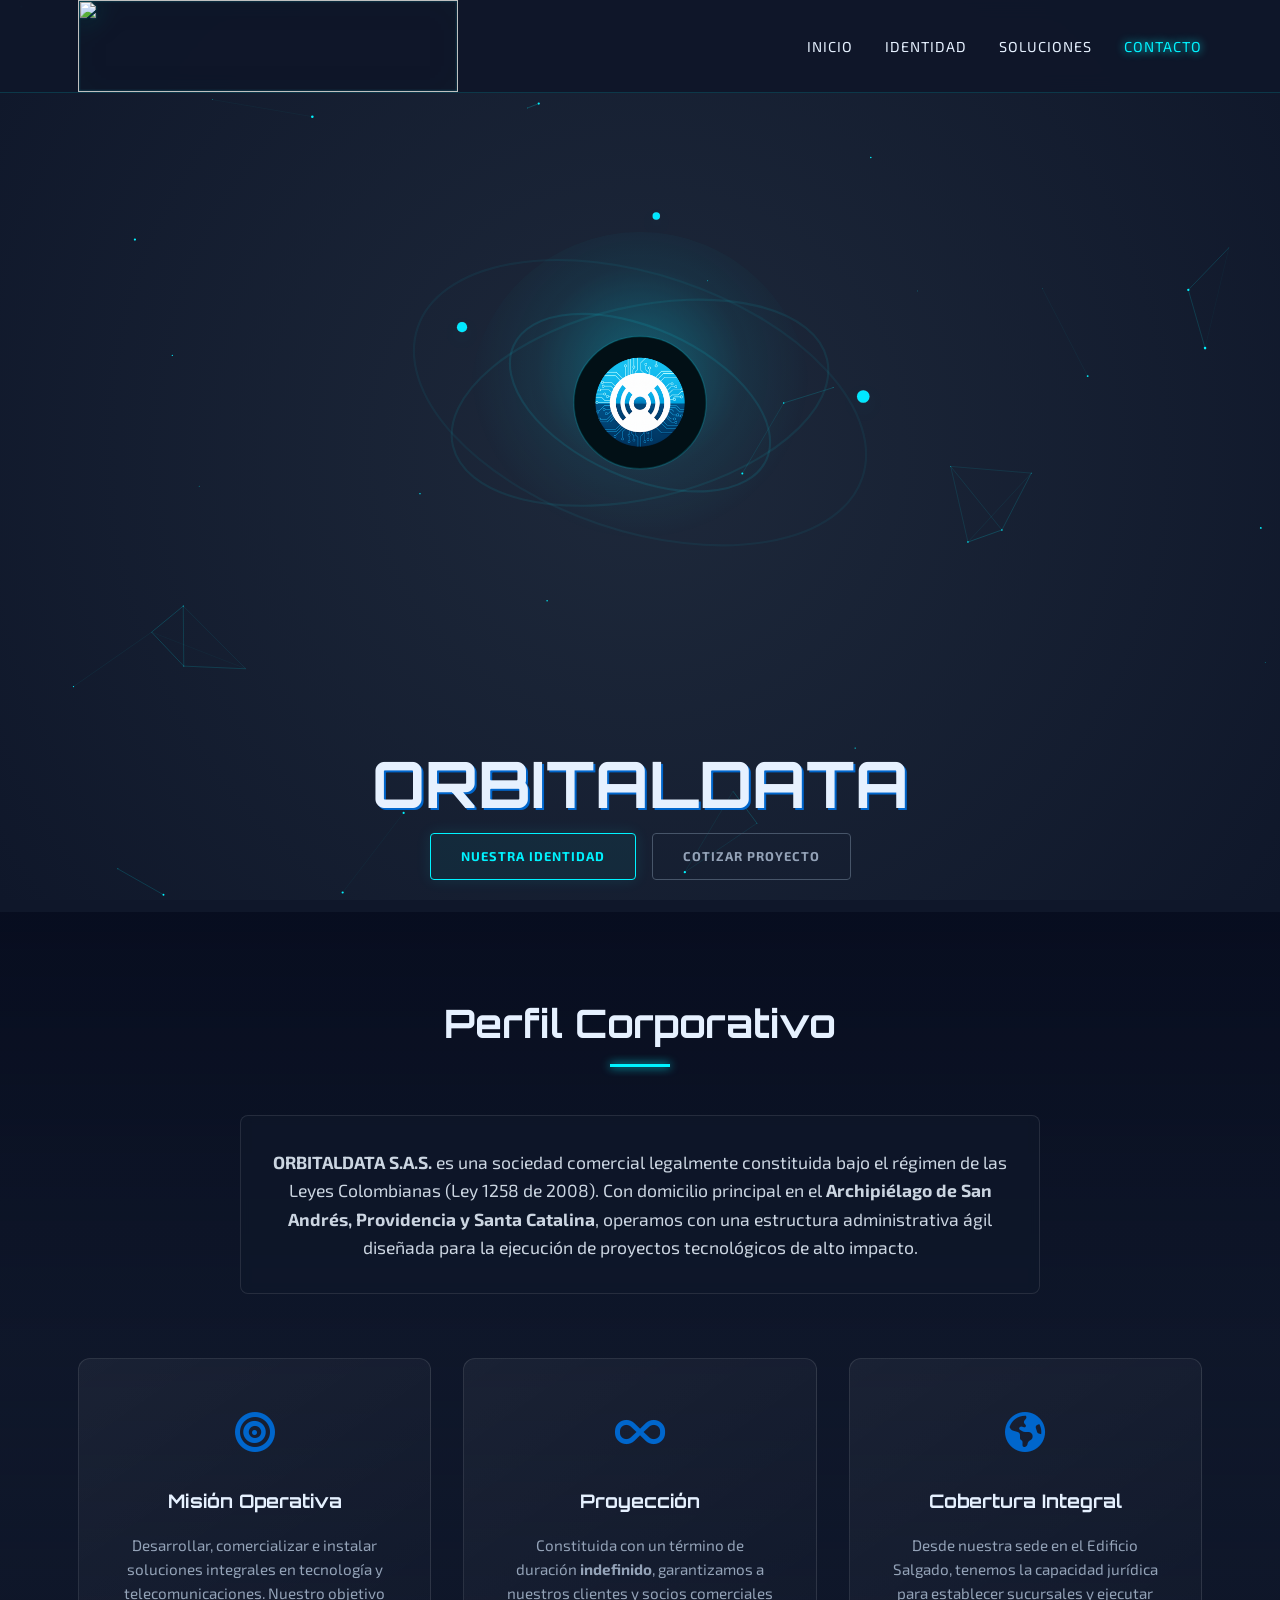
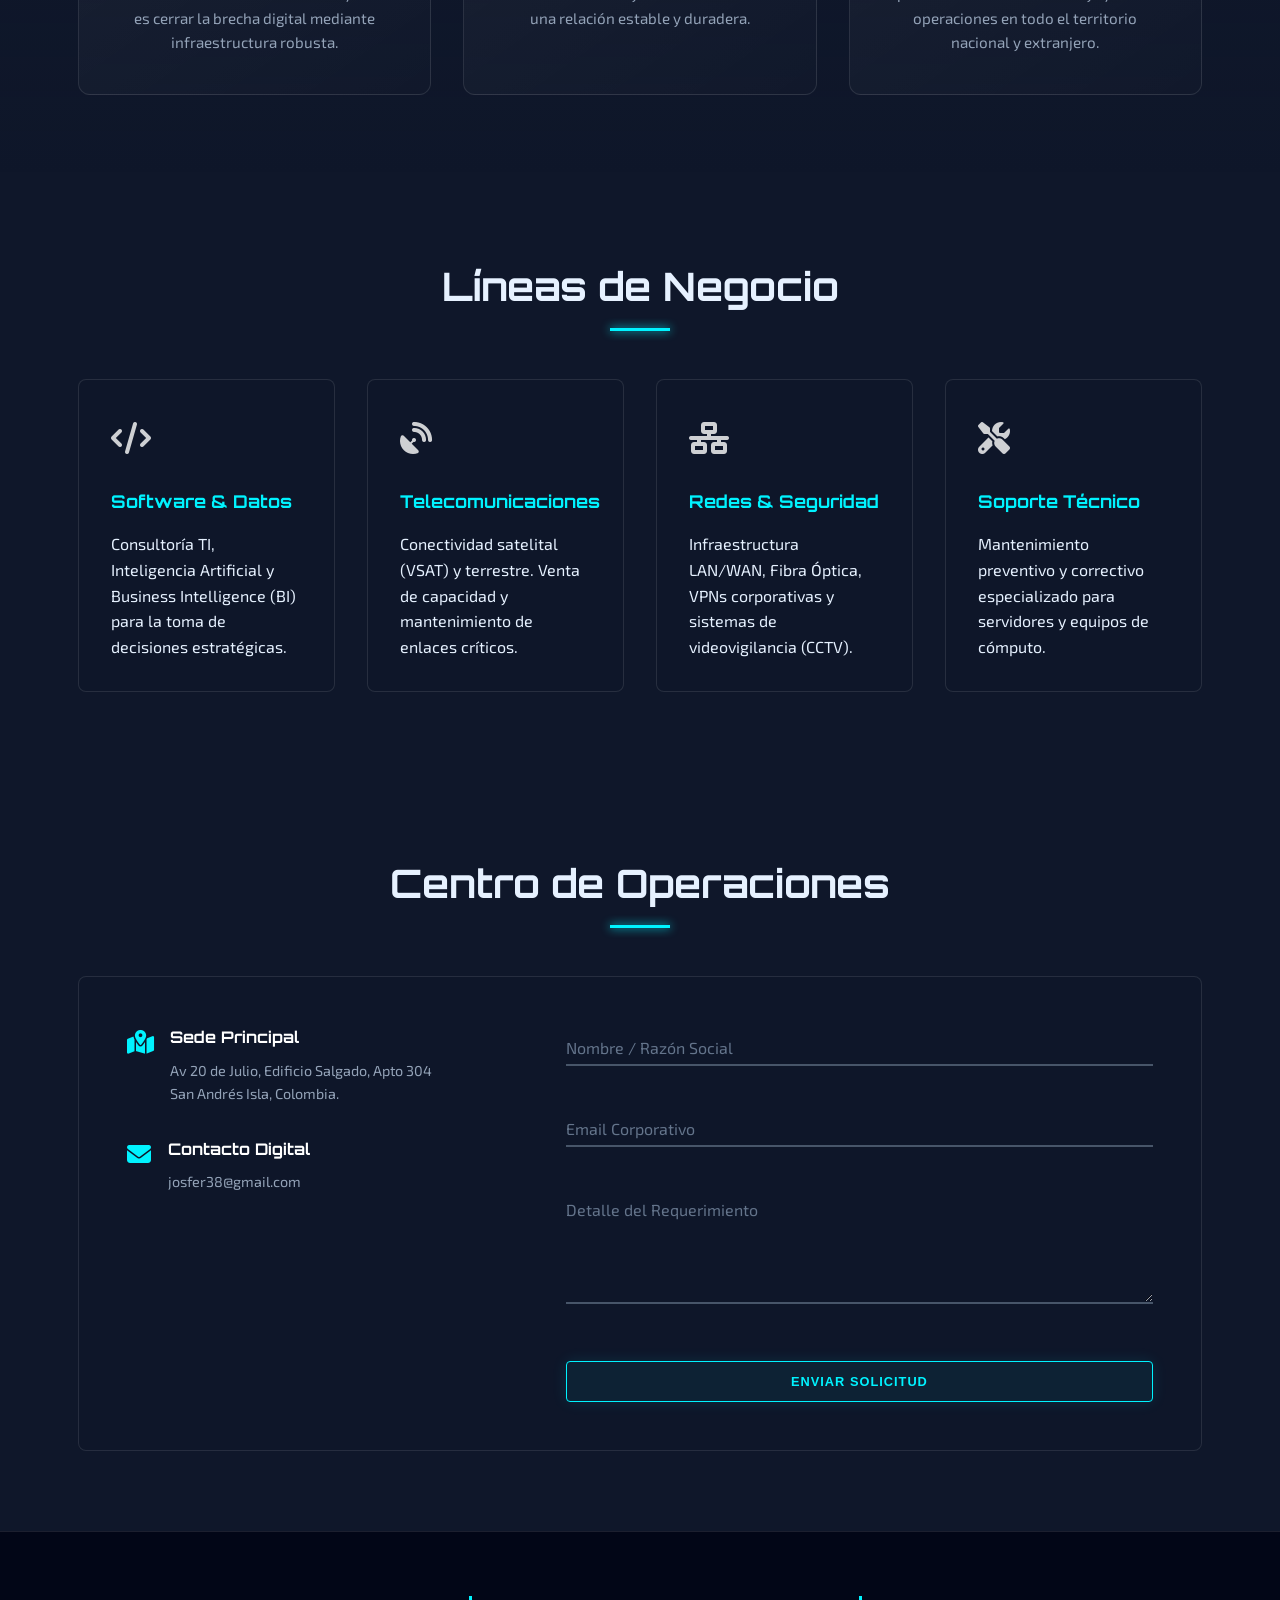
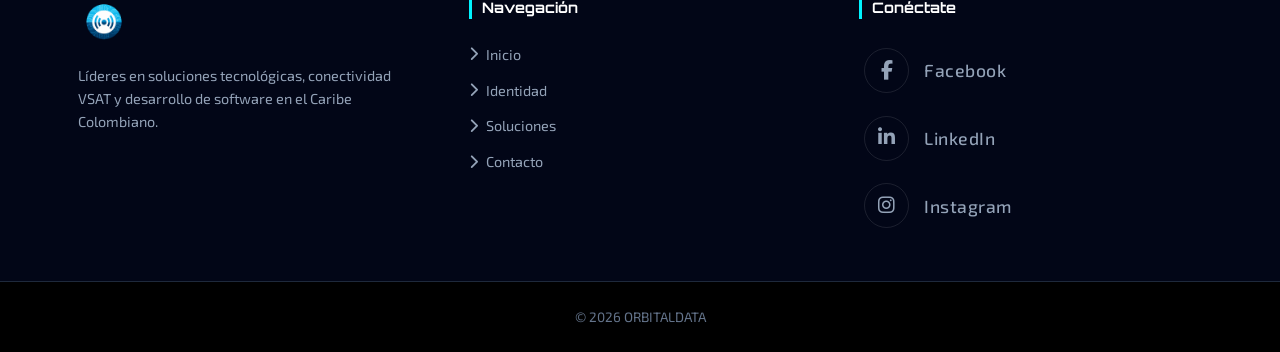
==== index - copia.html @ 201e759a "Add files via upload" ====
<!DOCTYPE html>
<html lang="es">
<head>
    <meta charset="UTF-8">
    <meta name="viewport" content="width=device-width, initial-scale=1.0, viewport-fit=cover">
    <meta name="theme-color" content="#0f172a">
    <meta name="color-scheme" content="dark">
    <title>ORBITALDATA S.A.S. | Soluciones Tecnológicas</title>

    <link rel="icon" href="LOGO%202.png" type="image/png">

    <link href="https://fonts.googleapis.com/css2?family=Exo+2:wght@300;500;700&family=Orbitron:wght@500;700&display=swap" rel="stylesheet">
    <link rel="stylesheet" href="https://cdnjs.cloudflare.com/ajax/libs/font-awesome/6.4.0/css/all.min.css">
    <link rel="stylesheet" href="styles.css">
    <link rel="stylesheet" href="breakpoints.css">
</head>
<body>

    <canvas id="networkCanvas"></canvas>

    <header id="main-header">
        <nav class="container navbar" aria-label="Principal">
            <a href="#inicio" class="logo" aria-label="ORBITALDATA — inicio">
                <img src="LOGO%202.png" alt="" class="logo-img" decoding="async" fetchpriority="high">
            </a>

            <ul id="main-nav" class="nav-links">
                <li><a href="#inicio">Inicio</a></li>
                <li><a href="#nosotros">Identidad</a></li>
                <li><a href="#servicios">Soluciones</a></li>
                <li><a href="#contacto" class="highlight">Contacto</a></li>
            </ul>
            <button type="button" class="hamburger" aria-expanded="false" aria-controls="main-nav" aria-label="Abrir menú">
                <i class="fas fa-bars" aria-hidden="true"></i>
            </button>
        </nav>
    </header>

    <main id="contenido-principal">
    <section id="inicio" class="hero-section">
        <div class="content-wrapper">
            <div class="hero-logo-container" aria-hidden="false">
                <svg id="orbitalLogo" viewBox="0 0 600 600" role="img" aria-label="Logo Orbital con anillos interactivos">
                    <defs>
                        <radialGradient id="g-glow" cx="50%" cy="40%">
                            <stop offset="0%" stop-color="#00E8FF" stop-opacity="0.30"/>
                            <stop offset="60%" stop-color="#00E8FF" stop-opacity="0.06"/>
                            <stop offset="100%" stop-color="#00E8FF" stop-opacity="0.00"/>
                        </radialGradient>
                    </defs>

                    <circle cx="300" cy="280" r="160" fill="url(#g-glow)" />

                    <g class="rings" stroke-linecap="round" stroke-width="2" fill="none" stroke="#00E8FF">
                        <ellipse class="ring ring-1" cx="300" cy="280" rx="220" ry="120" stroke-opacity="0.06"/>
                        <ellipse class="ring ring-2" cx="300" cy="280" rx="180" ry="90" stroke-opacity="0.08"/>
                        <ellipse class="ring ring-3" cx="300" cy="280" rx="130" ry="70" stroke-opacity="0.10"/>
                    </g>

                    <g id="nodes" fill="#00E8FF" stroke="#ffffff" stroke-opacity="0.06">
                        <circle class="node n1" r="6" cx="520" cy="280" />
                        <circle class="node n2" r="5" cx="140" cy="220" />
                        <circle class="node n3" r="4" cx="360" cy="120" />
                    </g>

                    <g class="core">
                        <circle cx="300" cy="280" r="62" fill="#021016" stroke="#00E8FF" stroke-opacity="0.16" stroke-width="1.5"/>
                        <foreignObject x="238" y="218" width="124" height="124">
                            <div xmlns="http://www.w3.org/1999/xhtml" class="core-wrap">
                                <img src="LOGO%201.png" alt="Logo central OrbitalData" width="124" height="124" decoding="async" />
                            </div>
                        </foreignObject>
                    </g>
                </svg>
            </div>
            <h1 class="glitch" data-text="ORBITALDATA">ORBITALDATA</h1>
            <div class="cta-group">
                <a href="#nosotros" class="btn btn-primary">Nuestra Identidad</a>
                <a href="#contacto" class="btn btn-outline">Cotizar Proyecto</a>
            </div>
        </div>
    </section>

    <section id="nosotros" class="section-padding alt-bg">
        <div class="container">
            <h2 class="section-title">Perfil Corporativo</h2>
            
            <div class="identity-intro glass-panel">
                <p>
                    <strong>ORBITALDATA S.A.S.</strong> es una sociedad comercial legalmente constituida bajo el régimen de las Leyes Colombianas (Ley 1258 de 2008). 
                    Con domicilio principal en el <strong>Archipiélago de San Andrés, Providencia y Santa Catalina</strong>, operamos con una estructura 
                    administrativa ágil diseñada para la ejecución de proyectos tecnológicos de alto impacto.
                </p>
            </div>

            <div class="identity-grid">
                <div class="id-card">
                    <div class="id-icon"><i class="fas fa-bullseye"></i></div>
                    <h3>Misión Operativa</h3>
                    <p>Desarrollar, comercializar e instalar soluciones integrales en tecnología y telecomunicaciones. Nuestro objetivo es cerrar la brecha digital mediante infraestructura robusta.</p>
                </div>
                <div class="id-card">
                    <div class="id-icon"><i class="fas fa-infinity"></i></div>
                    <h3>Proyección</h3>
                    <p>Constituida con un término de duración <strong>indefinido</strong>, garantizamos a nuestros clientes y socios comerciales una relación estable y duradera.</p>
                </div>
                <div class="id-card">
                    <div class="id-icon"><i class="fas fa-globe-americas"></i></div>
                    <h3>Cobertura Integral</h3>
                    <p>Desde nuestra sede en el Edificio Salgado, tenemos la capacidad jurídica para establecer sucursales y ejecutar operaciones en todo el territorio nacional y extranjero.</p>
                </div>
            </div>
        </div>
    </section>

    <section id="servicios" class="section-padding">
        <div class="container">
            <h2 class="section-title">Líneas de Negocio</h2>
            <div class="grid-cards">
                <div class="tech-card">
                    <div class="icon-layer"><i class="fas fa-code"></i></div>
                    <h3>Software & Datos</h3>
                    <p>Consultoría TI, Inteligencia Artificial y Business Intelligence (BI) para la toma de decisiones estratégicas.</p>
                </div>
                <div class="tech-card">
                    <div class="icon-layer"><i class="fas fa-satellite-dish"></i></div>
                    <h3>Telecomunicaciones</h3>
                    <p>Conectividad satelital (VSAT) y terrestre. Venta de capacidad y mantenimiento de enlaces críticos.</p>
                </div>
                <div class="tech-card">
                    <div class="icon-layer"><i class="fas fa-network-wired"></i></div>
                    <h3>Redes & Seguridad</h3>
                    <p>Infraestructura LAN/WAN, Fibra Óptica, VPNs corporativas y sistemas de videovigilancia (CCTV).</p>
                </div>
                <div class="tech-card">
                    <div class="icon-layer"><i class="fas fa-tools"></i></div>
                    <h3>Soporte Técnico</h3>
                    <p>Mantenimiento preventivo y correctivo especializado para servidores y equipos de cómputo.</p>
                </div>
            </div>
        </div>
    </section>

    <section id="contacto" class="section-padding">
        <div class="container">
            <h2 class="section-title">Centro de Operaciones</h2>
            <div class="contact-wrapper glass-panel">
                <div class="contact-details">
                    <div class="detail-item">
                        <i class="fas fa-map-marked-alt"></i>
                        <div>
                            <h4>Sede Principal</h4>
                            <p>Av 20 de Julio, Edificio Salgado, Apto 304<br>San Andrés Isla, Colombia.</p>
                        </div>
                    </div>
                    <div class="detail-item">
                        <i class="fas fa-envelope"></i>
                        <div>
                            <h4>Contacto Digital</h4>
                            <p>josfer38@gmail.com</p>
                        </div>
                    </div>
                </div>
                
                <form id="contactForm" class="tech-form" method="post" action="#">
                    <div class="input-group">
                        <input type="text" id="nombre" name="nombre" required placeholder=" " autocomplete="name">
                        <label for="nombre">Nombre / Razón Social</label>
                    </div>
                    <div class="input-group">
                        <input type="email" id="email" name="email" required placeholder=" " autocomplete="email">
                        <label for="email">Email Corporativo</label>
                    </div>
                    <div class="input-group">
                        <textarea id="mensaje" name="mensaje" required placeholder=" " rows="5" autocomplete="off"></textarea>
                        <label for="mensaje">Detalle del Requerimiento</label>
                    </div>
                    <input type="text" name="_gotcha" class="form-honeypot" tabindex="-1" autocomplete="off" aria-hidden="true" title="Leave blank">
                    <button type="submit" class="btn btn-primary">Enviar Solicitud</button>
                    <p id="contactFormFeedback" class="form-feedback" role="status" aria-live="polite" hidden></p>
                </form>
            </div>
        </div>
    </section>
    </main>

    <footer class="main-footer">
        <div class="container footer-grid">
            <div class="footer-col">
                <div class="footer-logo">
                    <img src="LOGO%201.png" alt="ORBITALDATA" class="footer-logo-img">
                </div>
                <p class="footer-desc">
                    Líderes en soluciones tecnológicas, conectividad VSAT y desarrollo de software en el Caribe Colombiano.
                </p>
            </div>

            <div class="footer-col">
                <h4>Navegación</h4>
                <ul class="footer-links">
                    <li><a href="#inicio"><i class="fas fa-chevron-right"></i> Inicio</a></li>
                    <li><a href="#nosotros"><i class="fas fa-chevron-right"></i> Identidad</a></li>
                    <li><a href="#servicios"><i class="fas fa-chevron-right"></i> Soluciones</a></li>
                    <li><a href="#contacto"><i class="fas fa-chevron-right"></i> Contacto</a></li>
                </ul>
            </div>

            <div class="footer-col">
                <h4>Conéctate</h4>
                <div class="social-links-vertical">
                    <a href="https://facebook.com" target="_blank" rel="noopener noreferrer" class="social-item fb">
                        <span class="icon-box"><i class="fab fa-facebook-f"></i></span>
                        <span class="social-text">Facebook</span>
                    </a>
                    <a href="https://linkedin.com" target="_blank" rel="noopener noreferrer" class="social-item in">
                        <span class="icon-box"><i class="fab fa-linkedin-in"></i></span>
                        <span class="social-text">LinkedIn</span>
                    </a>
                    <a href="https://instagram.com" target="_blank" rel="noopener noreferrer" class="social-item ig">
                        <span class="icon-box"><i class="fab fa-instagram"></i></span>
                        <span class="social-text">Instagram</span>
                    </a>
                </div>
            </div>
        </div>

        <div class="footer-bottom">
            <p>&copy; 2026 ORBITALDATA</p>
        </div>
    </footer>

    <script src="network-effect.js"></script>
    <script src="logo-interaction.js"></script>
    <script src="interface.js"></script>
    <script src="form.js"></script>
</body>
</html>
---- styles.css ----
:root {
    --bg-deep: #0f172a;
    --primary-cyan: #00f3ff;
    --secondary-blue: #0066cc;
    --text-white: #e6f1ff;
    --glass: rgba(15, 23, 42, 0.7);
    --glass-strong: rgba(15, 23, 42, 0.95);
    --border-light: rgba(255, 255, 255, 0.1);
    --font-main: 'Exo 2', sans-serif;
    --font-tech: 'Orbitron', sans-serif;
    --container-max: 1200px;
    --gutter: clamp(16px, 4vw, 28px);
    --header-h: 80px;
}

html {
    scroll-behavior: smooth;
    scroll-padding-top: calc(var(--header-h) + 12px);
}

@media (min-width: 769px) {
    html {
        scroll-padding-top: calc(var(--header-h) + 8px);
    }
}

* { margin: 0; padding: 0; box-sizing: border-box; }

body {
    background-color: var(--bg-deep);
    color: var(--text-white);
    font-family: var(--font-main);
    overflow-x: hidden;
    line-height: 1.6;
    font-size: 16px;
}

body.nav-lock {
    overflow: hidden;
    touch-action: none;
}

#networkCanvas {
    position: fixed; top: 0; left: 0; width: 100%; height: 100%;
    z-index: -1; 
    background: radial-gradient(circle at center, #1e293b 0%, #0f172a 100%);
}

/* --- HEADER --- */
header {
    position: fixed; width: 100%; top: 0; z-index: 1000;
    background: var(--glass-strong);
    backdrop-filter: blur(10px);
    border-bottom: 1px solid rgba(0, 243, 255, 0.15);
}

.navbar {
    position: relative;
    z-index: 2;
    display: flex;
    justify-content: space-between;
    align-items: center;
    gap: 0.75rem;
    padding: 0.75rem max(var(--gutter), env(safe-area-inset-right)) 0.75rem max(var(--gutter), env(safe-area-inset-left));
    max-width: var(--container-max);
    margin: 0 auto;
}

/* Logo header: solo texto (recorte del icono izquierdo), sin fondo, grande.
   Ancho moderado + altura alta fuerza object-fit:cover a recortar a lo ancho. */
a.logo {
    text-decoration: none;
    color: inherit;
}

.logo {
    display: flex;
    align-items: center;
    flex-shrink: 0;
    height: clamp(64px, 13vw, 92px);
    width: min(380px, 44vw);
    max-height: 92px;
    overflow: hidden;
    margin-right: 0.35rem;
}
.logo-img {
    width: 100%;
    height: 100%;
    display: block;
    object-fit: cover;
    object-position: right center;
    filter: drop-shadow(0 2px 12px rgba(0, 0, 0, 0.7)) drop-shadow(0 0 1px rgba(0, 243, 255, 0.4));
}

.nav-links {
    display: flex;
    list-style: none;
    gap: clamp(1rem, 2.5vw, 2rem);
    margin: 0;
    padding: 0;
    align-items: center;
}
.nav-links a {
    text-decoration: none; color: var(--text-white); font-size: 0.9rem; text-transform: uppercase; letter-spacing: 1px; transition: 0.3s;
}
.nav-links a:hover, .nav-links a.highlight { color: var(--primary-cyan); text-shadow: 0 0 8px var(--primary-cyan); }
button.hamburger {
    display: none;
    margin: 0;
    font: inherit;
    font-size: 1.35rem;
    line-height: 1;
    cursor: pointer;
    color: var(--primary-cyan);
    flex-shrink: 0;
    align-items: center;
    justify-content: center;
    width: 44px;
    height: 44px;
    border: 1px solid rgba(0, 243, 255, 0.28);
    border-radius: 10px;
    background: rgba(15, 23, 42, 0.6);
    transition: background 0.2s, border-color 0.2s;
    -webkit-appearance: none;
    appearance: none;
}

button.hamburger:hover {
    background: rgba(0, 243, 255, 0.08);
    border-color: rgba(0, 243, 255, 0.45);
}

/* --- HERO --- */
.hero-section {
    min-height: 100vh;
    min-height: 100dvh;
    display: flex;
    align-items: center;
    justify-content: center;
    text-align: center;
    padding: calc(var(--header-h) + 1.25rem) max(var(--gutter), env(safe-area-inset-right)) 2rem max(var(--gutter), env(safe-area-inset-left));
    box-sizing: border-box;
}

.content-wrapper {
    max-width: 900px;
    width: 100%;
    margin: 0 auto;
    display: flex;
    flex-direction: column;
    align-items: center;
}

/* ICONO FLOTANTE (FAVICON GRANDE) */
.hero-logo-container {
    margin-bottom: 0.12rem;
    display: flex;
    justify-content: center;
    width: min(640px, 100%);
    margin-left: auto;
    margin-right: auto;
}

.hero-icon {
    /* CAMBIO: Tamaño fluido (Min 130px - Max 220px) */
    width: clamp(130px, 20vw, 220px); 
    height: clamp(130px, 20vw, 220px);
    
    border-radius: 50%;
    
    /* CAMBIO: Más brillo y borde más grueso */
    box-shadow: 0 0 50px rgba(0, 243, 255, 0.4); 
    border: 4px solid var(--primary-cyan);
    
    object-fit: cover; /* Asegura que la imagen no se estire */
    background: #000; /* Fondo negro por si la imagen tiene transparencia */
}

.core-wrap {
    display: flex;
    align-items: center;
    justify-content: center;
    height: 100%;
    width: 100%;
    overflow: hidden;
    border-radius: 50%;
}

.core-wrap img {
    width: 100%;
    height: 100%;
    max-width: none;
    object-fit: cover;
    display: block;
}

#orbitalLogo {
    width: 100%;
    max-width: 640px;
    height: auto;
    display: block;
}

.rings .ring {
    transform-origin: 300px 280px;
    transition: transform 1s linear;
}

.node {
    filter: drop-shadow(0 6px 8px rgba(0, 232, 255, 0.06));
}

.floating { animation: float 4s ease-in-out infinite; }
@keyframes float {
    0% { transform: translateY(0px); }
    50% { transform: translateY(-20px); } /* Flota un poco más alto */
    100% { transform: translateY(0px); }
}

.glitch {
    font-family: var(--font-tech); 
    font-size: clamp(2rem, 5vw, 4rem); 
    margin-bottom: 0.2rem; 
    text-shadow: 2px 2px var(--secondary-blue);
    line-height: 1.2;
}

.cta-group { display: flex; justify-content: center; gap: 1rem; flex-wrap: wrap; margin-top: 0.45rem; }

.btn {
    padding: 12px 30px; border-radius: 4px; text-decoration: none; font-weight: bold; text-transform: uppercase; font-size: 0.8rem; letter-spacing: 1px; transition: 0.3s; display: inline-block; cursor: pointer; border: none; white-space: nowrap;
}
.btn-primary {
    background: rgba(0, 243, 255, 0.05); border: 1px solid var(--primary-cyan); color: var(--primary-cyan); box-shadow: 0 0 15px rgba(0, 243, 255, 0.1);
}
.btn-primary:hover {
    background: var(--primary-cyan); color: var(--bg-deep); box-shadow: 0 0 30px rgba(0, 243, 255, 0.6);
}
.btn-outline { border: 1px solid #475569; color: #94a3b8; background: transparent; }
.btn-outline:hover { border-color: var(--text-white); color: var(--text-white); }

/* --- SECCIONES --- */
.section-padding {
    padding: clamp(3rem, 8vw, 5rem) 0;
}

.container {
    max-width: var(--container-max);
    margin: 0 auto;
    padding: 0 var(--gutter);
    width: 100%;
}

.alt-bg {
    background: linear-gradient(180deg, rgba(2, 6, 23, 0.55) 0%, rgba(15, 23, 42, 0.25) 50%, rgba(15, 23, 42, 0) 100%);
}
.section-title {
    font-family: var(--font-tech);
    text-align: center;
    margin: 0 auto 3rem;
    font-size: clamp(1.65rem, 3.8vw, 2.45rem);
    color: var(--text-white);
    position: relative;
    display: block;
    width: 100%;
    padding: 0 var(--gutter);
    box-sizing: border-box;
}
.section-title::after {
    content: ''; display: block; width: 60px; height: 3px; background: var(--primary-cyan); margin: 10px auto 0; box-shadow: 0 0 10px var(--primary-cyan);
}

/* Identidad */
.identity-intro {
    text-align: center;
    max-width: 800px;
    margin: 0 auto clamp(2.5rem, 6vw, 4rem);
    padding: clamp(1.25rem, 4vw, 2rem);
    border-left: 3px solid var(--primary-cyan);
}
.identity-intro p { font-size: 1.1rem; color: #cbd5e1; }
.glass-panel {
    background: var(--glass); backdrop-filter: blur(5px); border: 1px solid var(--border-light); border-radius: 8px;
}
.identity-grid { display: grid; grid-template-columns: repeat(auto-fit, minmax(280px, 1fr)); gap: 2rem; }
.id-card {
    background: linear-gradient(145deg, rgba(255,255,255,0.05) 0%, rgba(255,255,255,0.01) 100%);
    border: 1px solid var(--border-light); padding: 2.5rem; border-radius: 12px; transition: 0.4s ease; text-align: center; height: 100%;
}
.id-card:hover { transform: translateY(-5px); border-color: var(--secondary-blue); box-shadow: 0 10px 30px rgba(0, 0, 0, 0.2); }
.id-icon { font-size: 2.5rem; color: var(--secondary-blue); margin-bottom: 1.5rem; transition: 0.3s; }
.id-card:hover .id-icon { color: var(--primary-cyan); transform: scale(1.1); text-shadow: 0 0 15px var(--primary-cyan); }
.id-card h3 { margin-bottom: 1rem; font-family: var(--font-tech); color: var(--text-white); }
.id-card p { font-size: 0.95rem; color: #94a3b8; }

/* Servicios */
.grid-cards { display: grid; grid-template-columns: repeat(auto-fit, minmax(250px, 1fr)); gap: 2rem; }
.tech-card {
    background: var(--glass); padding: 2rem; border: 1px solid var(--border-light); transition: 0.3s; position: relative; overflow: hidden; border-radius: 8px; height: 100%;
}
.tech-card:hover { border-color: var(--primary-cyan); box-shadow: 0 0 20px rgba(0,243,255,0.15); }
.tech-card h3 { color: var(--primary-cyan); margin-bottom: 1rem; font-family: var(--font-tech); font-size: 1.1rem; }
.icon-layer { font-size: 2rem; color: #fff; margin-bottom: 1.5rem; opacity: 0.8; }

/* Contacto */
.contact-wrapper { display: flex; flex-wrap: wrap; gap: 3rem; padding: 3rem; margin-top: 1rem; }
.contact-details { flex: 1; min-width: 280px; }
.detail-item { display: flex; gap: 1rem; margin-bottom: 2rem; align-items: flex-start; }
.detail-item i { font-size: 1.5rem; color: var(--primary-cyan); margin-top: 5px; min-width: 25px;} 
.detail-item h4 { font-family: var(--font-tech); margin-bottom: 0.5rem; color: #fff; }
.detail-item p { color: #94a3b8; font-size: 0.9rem; word-break: break-word; }

.tech-form {
    flex: 1.5;
    min-width: 300px;
    position: relative;
}

.input-group { position: relative; margin-bottom: 2.5rem; }
.input-group input, .input-group textarea {
    width: 100%; background: transparent; border: none; border-bottom: 2px solid #475569; padding: 10px 0; color: white; font-family: var(--font-main); font-size: 1rem; outline: none; transition: 0.3s;
}
.input-group label { position: absolute; top: 10px; left: 0; color: #64748b; pointer-events: none; transition: 0.3s; }
.input-group input:focus, .input-group textarea:focus { border-bottom-color: var(--primary-cyan); }
.input-group input:focus ~ label, .input-group input:not(:placeholder-shown) ~ label,
.input-group textarea:focus ~ label, .input-group textarea:not(:placeholder-shown) ~ label {
    top: -20px; font-size: 0.8rem; color: var(--primary-cyan);
}
button.btn-primary { width: 100%; margin: 10px 0 0; }

.form-honeypot {
    position: absolute;
    left: -9999px;
    width: 1px;
    height: 1px;
    opacity: 0;
    overflow: hidden;
    pointer-events: none;
}

.form-feedback {
    margin-top: 1rem;
    min-height: 1.35em;
    font-size: 0.9rem;
    line-height: 1.45;
    color: var(--primary-cyan);
}

.form-feedback.is-error {
    color: #fca5a5;
}

/* --- FOOTER --- */
.main-footer { background: #020617; border-top: 1px solid var(--border-light); padding-top: 4rem; font-size: 0.9rem; }
.footer-grid { display: grid; grid-template-columns: repeat(auto-fit, minmax(220px, 1fr)); gap: 3rem; margin-bottom: 3rem; }

.footer-logo {
    margin-bottom: 1rem;
    display: flex;
    align-items: center;
    justify-content: flex-start;
}

.footer-logo-img {
    height: clamp(40px, 8vw, 52px);
    width: auto;
    max-width: min(180px, 100%);
    object-fit: contain;
    object-position: left center;
    display: block;
    border-radius: 6px;
}
.footer-desc { color: #94a3b8; line-height: 1.6; }

.footer-col h4 { color: #fff; margin-bottom: 1.5rem; font-family: var(--font-tech); border-left: 3px solid var(--primary-cyan); padding-left: 10px; }
.footer-links { list-style: none; }
.footer-links li { margin-bottom: 0.8rem; }
.footer-links a { color: #94a3b8; text-decoration: none; transition: 0.3s; display: flex; align-items: center; gap: 8px; }
.footer-links a:hover { color: var(--primary-cyan); padding-left: 5px; }

/* Redes Sociales */
.social-links-vertical { display: flex; flex-direction: column; gap: 0.8rem; }
.social-item { display: flex; align-items: center; text-decoration: none; color: #94a3b8; font-size: 1.1rem; transition: 0.3s; padding: 5px; border-radius: 8px; }
.social-item:hover { background: rgba(255, 255, 255, 0.05); color: #fff; padding-left: 15px; }

.icon-box { width: 45px; height: 45px; display: flex; align-items: center; justify-content: center; border-radius: 50%; border: 1px solid var(--border-light); margin-right: 15px; font-size: 1.2rem; transition: 0.3s; flex-shrink: 0; }
.social-item.fb:hover .icon-box { border-color: #1877f2; color: #1877f2; box-shadow: 0 0 10px rgba(24, 119, 242, 0.4); }
.social-item.in:hover .icon-box { border-color: #0077b5; color: #0077b5; box-shadow: 0 0 10px rgba(0, 119, 181, 0.4); }
.social-item.ig:hover .icon-box { border-color: #e1306c; color: #e1306c; box-shadow: 0 0 10px rgba(225, 48, 108, 0.4); }

.social-text { font-weight: 500; letter-spacing: 0.5px; }
.footer-bottom {
    background: #000;
    text-align: center;
    padding: 1.5rem max(20px, env(safe-area-inset-right)) max(1.5rem, env(safe-area-inset-bottom)) max(20px, env(safe-area-inset-left));
    border-top: 1px solid #1e293b;
    color: #64748b;
    font-size: 0.85rem;
}
---- breakpoints.css ----
/**
 * ORBITALDATA — vista móvil, tablet y escritorio amplio.
 * Cargar después de styles.css
 */

/* ---------- Tablet estrecha / móvil ancho (nav compacta) ---------- */
@media (max-width: 900px) {
    .nav-links a {
        font-size: 0.82rem;
        letter-spacing: 0.06em;
    }
}

/* ---------- Móvil ---------- */
@media (max-width: 768px) {
    :root {
        --header-h: 72px;
    }

    .logo {
        width: min(200px, 46vw);
        height: clamp(48px, 11vw, 68px);
    }

    button.hamburger {
        display: flex;
    }

    .nav-links {
        display: none;
        position: absolute;
        left: 0;
        right: 0;
        top: 100%;
        flex-direction: column;
        align-items: stretch;
        gap: 0;
        padding: 0.5rem var(--gutter) 1rem;
        margin: 0;
        background: rgba(15, 23, 42, 0.98);
        backdrop-filter: blur(14px);
        -webkit-backdrop-filter: blur(14px);
        border-bottom: 1px solid rgba(0, 243, 255, 0.22);
        box-shadow: 0 18px 40px rgba(0, 0, 0, 0.4);
    }

    .navbar.navbar--open .nav-links {
        display: flex;
    }

    .nav-links li {
        width: 100%;
        border-bottom: 1px solid rgba(255, 255, 255, 0.06);
    }

    .nav-links li:last-child {
        border-bottom: none;
    }

    .nav-links a {
        display: block;
        padding: 0.9rem 0.25rem;
        text-align: center;
    }

    .hero-section {
        padding-top: calc(var(--header-h) + 0.75rem);
    }

    .hero-logo-container {
        width: min(100%, 92vw);
        margin-bottom: 0.35rem;
    }

    #orbitalLogo {
        max-width: min(520px, 92vw);
    }

    .glitch {
        font-size: clamp(1.65rem, 8.5vw, 2.4rem);
        padding: 0 0.25rem;
    }

    .cta-group {
        flex-direction: column;
        align-items: stretch;
        width: 100%;
        max-width: 320px;
        margin-left: auto;
        margin-right: auto;
        gap: 0.75rem;
    }

    .btn {
        white-space: normal;
        text-align: center;
        width: 100%;
        padding: 14px 20px;
    }

    .identity-intro {
        border-left: none;
        border-top: 3px solid var(--primary-cyan);
        text-align: left;
    }

    .identity-intro p {
        font-size: 1rem;
    }

    .identity-grid {
        grid-template-columns: 1fr;
        gap: 1.25rem;
    }

    .grid-cards {
        grid-template-columns: 1fr;
        gap: 1.25rem;
    }

    .contact-wrapper {
        flex-direction: column;
        padding: clamp(1.25rem, 4vw, 1.75rem);
        gap: 2rem;
    }

    .contact-details,
    .tech-form {
        min-width: 0;
        width: 100%;
    }

    .detail-item {
        align-items: flex-start;
    }

    .footer-grid {
        text-align: center;
        gap: 2.25rem;
    }

    .footer-logo {
        justify-content: center;
    }

    .footer-logo-img {
        margin: 0 auto;
        object-position: center;
    }

    .footer-col h4 {
        border-left: none;
        border-bottom: 2px solid var(--primary-cyan);
        display: inline-block;
        padding-left: 0;
        padding-bottom: 0.35rem;
        margin-left: auto;
        margin-right: auto;
    }

    .footer-links a {
        justify-content: center;
    }

    .social-links-vertical {
        align-items: center;
    }

    .social-item {
        width: 100%;
        max-width: 280px;
        justify-content: center;
        font-size: 0.95rem;
    }

    .icon-box {
        width: 36px;
        height: 36px;
        font-size: 1rem;
        margin-right: 12px;
    }
}

/* ---------- Escritorio: menú siempre visible ---------- */
@media (min-width: 769px) {
    .nav-links {
        display: flex !important;
        position: static;
        flex-direction: row;
        background: transparent;
        backdrop-filter: none;
        -webkit-backdrop-filter: none;
        border: none;
        box-shadow: none;
        padding: 0;
        width: auto;
    }

    button.hamburger {
        display: none !important;
    }
}

/* ---------- Tablet (769px – 1024px) ---------- */
@media (min-width: 769px) and (max-width: 1024px) {
    .navbar {
        padding: 0.85rem var(--gutter);
    }

    .hero-section {
        padding-top: calc(var(--header-h) + 1rem);
    }

    .section-padding {
        padding: 4rem 0;
    }

    .contact-wrapper {
        gap: 2rem;
        padding: 2.25rem;
    }

    .identity-grid {
        grid-template-columns: repeat(2, 1fr);
    }

    .grid-cards {
        grid-template-columns: repeat(2, 1fr);
    }
}

/* ---------- Pantallas muy pequeñas ---------- */
@media (max-width: 380px) {
    .logo {
        width: min(160px, 42vw);
        height: clamp(44px, 10vw, 56px);
    }
}

/* ---------- Escritorio amplio ---------- */
@media (min-width: 1280px) {
    :root {
        --header-h: 84px;
    }

    .container {
        padding: 0 clamp(28px, 3vw, 40px);
    }
}
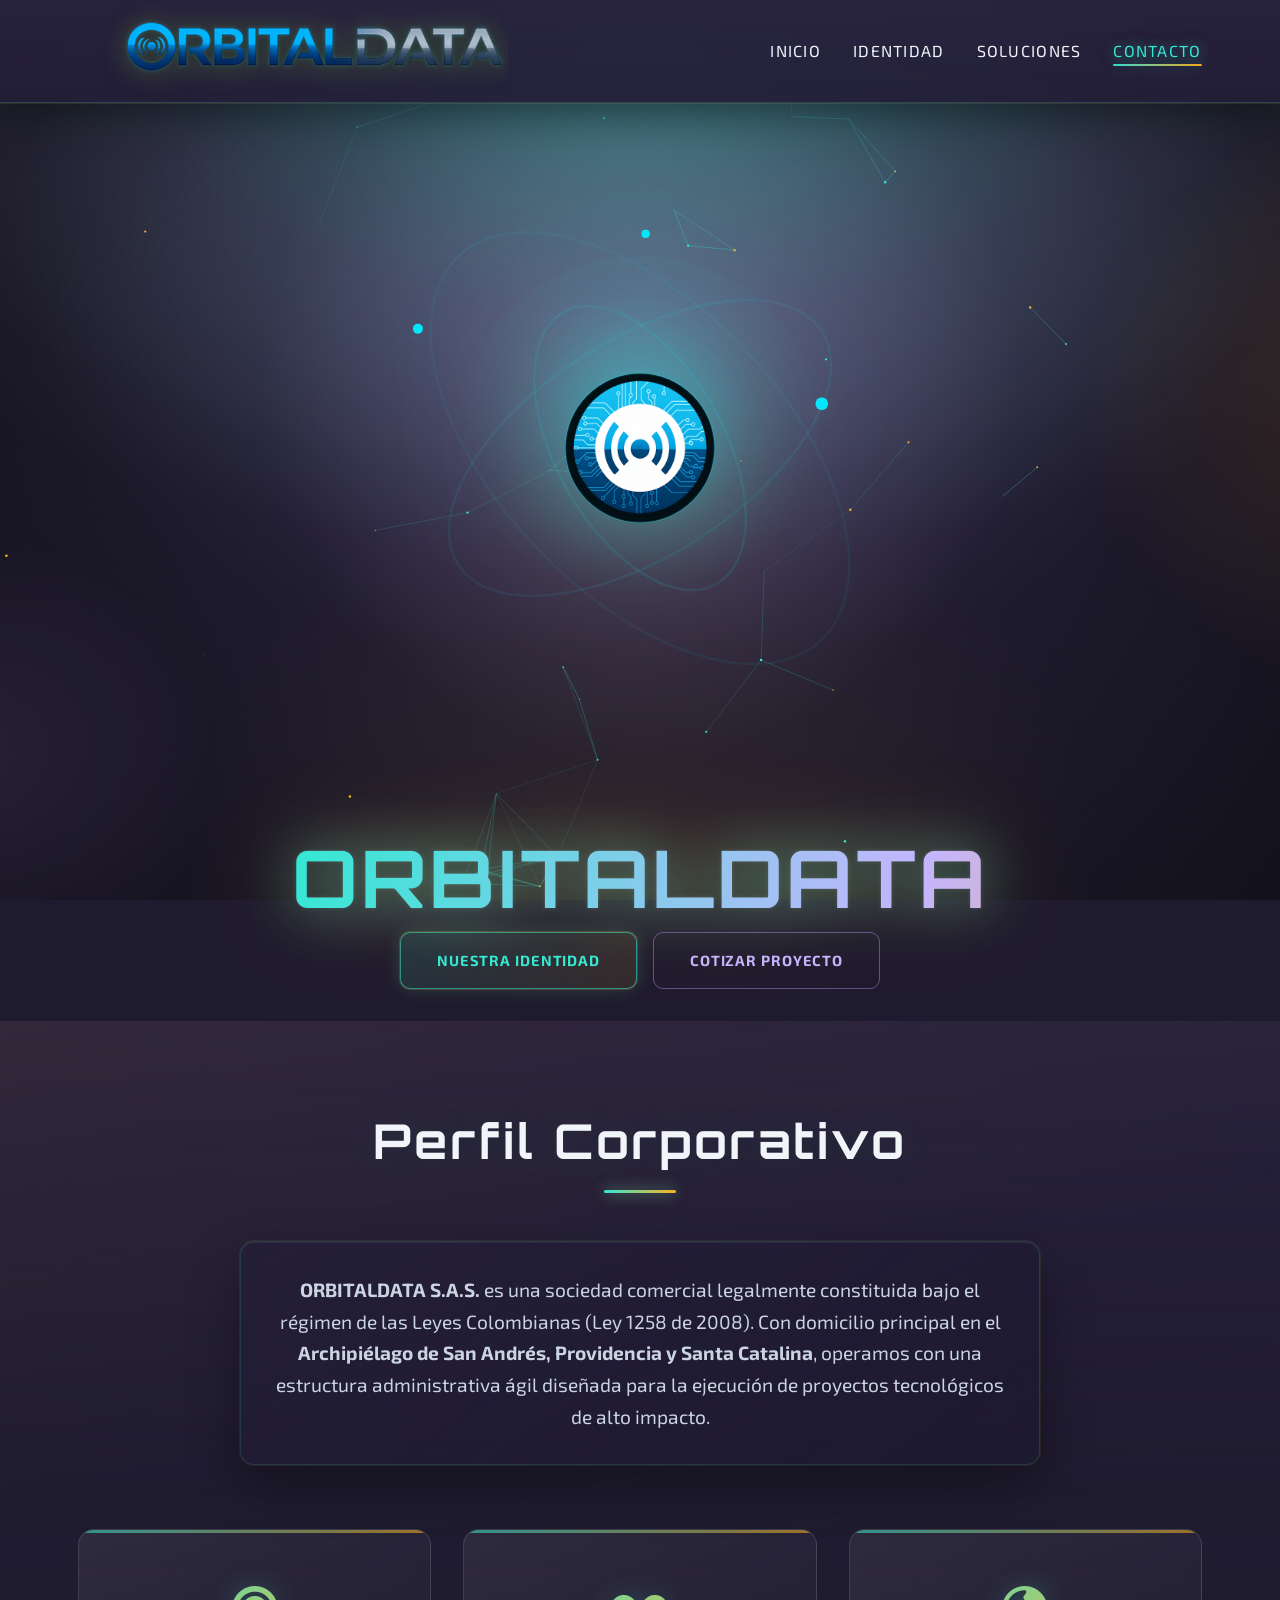
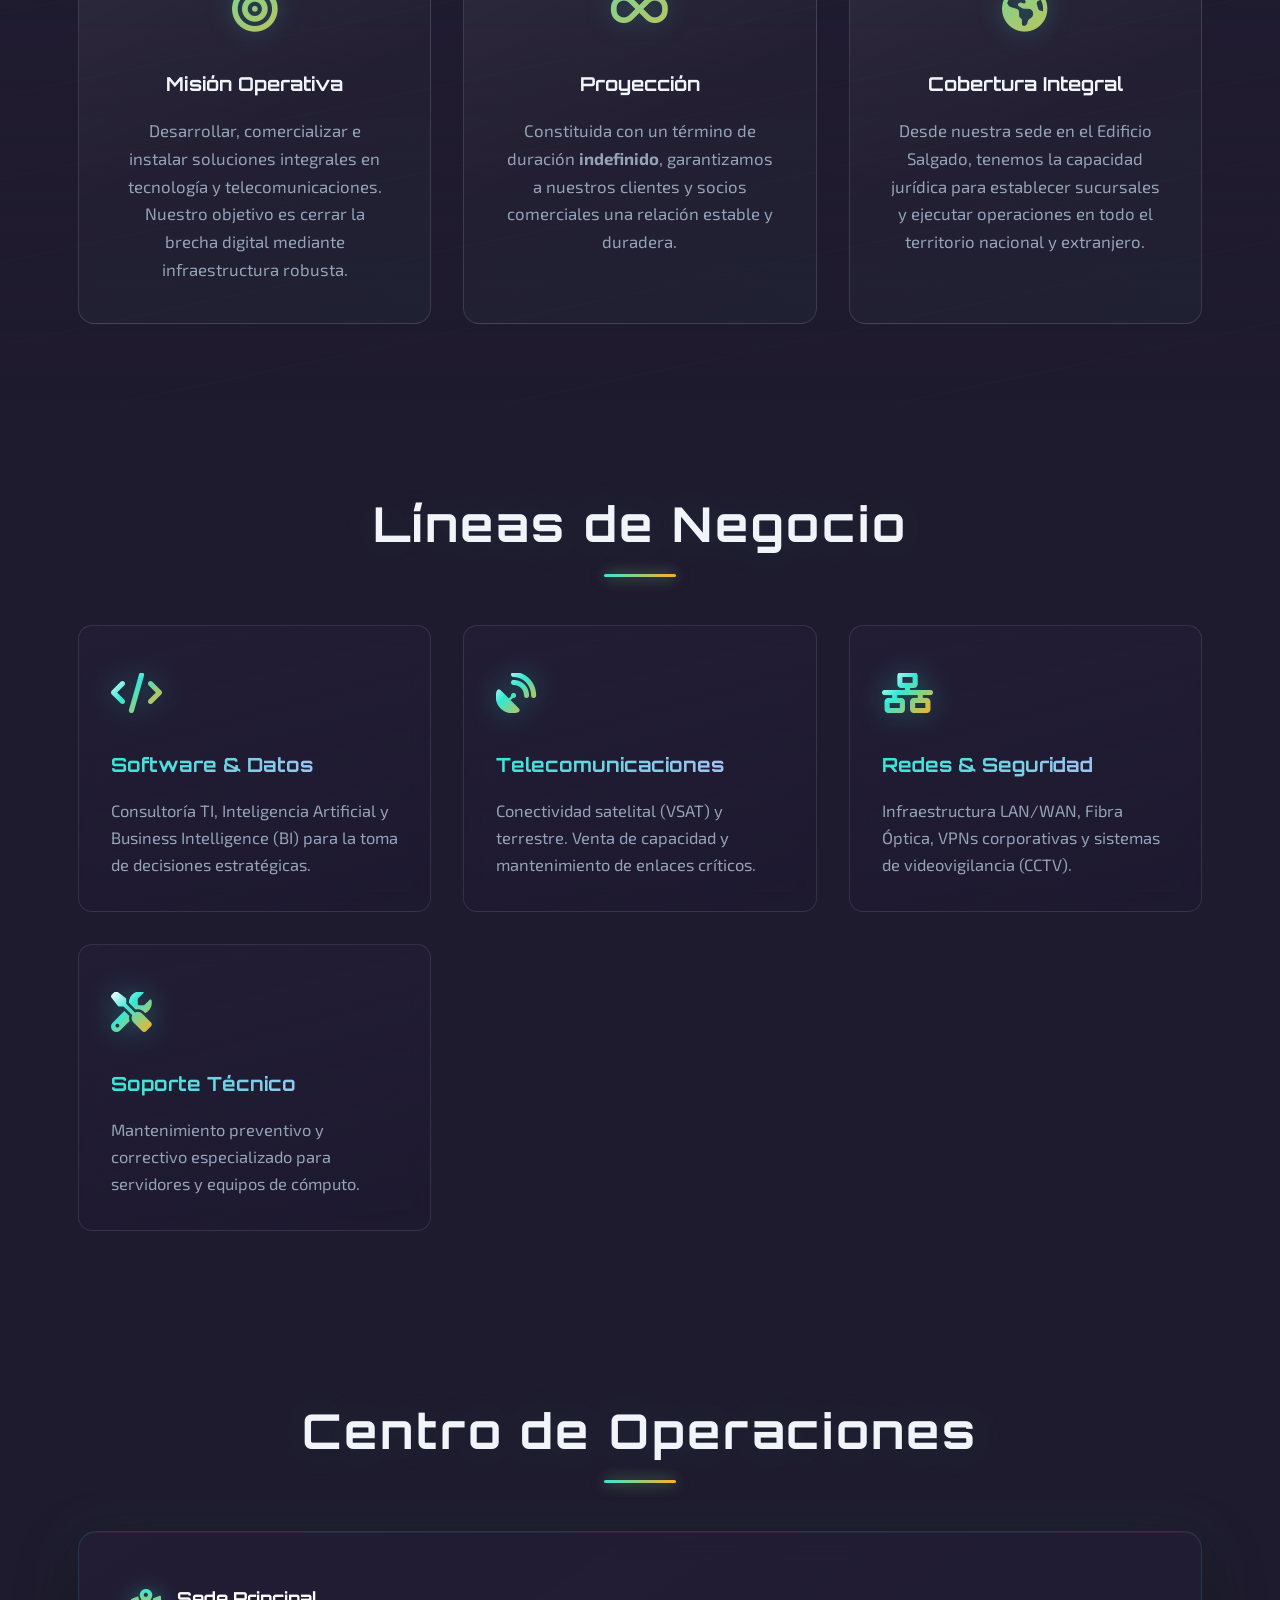
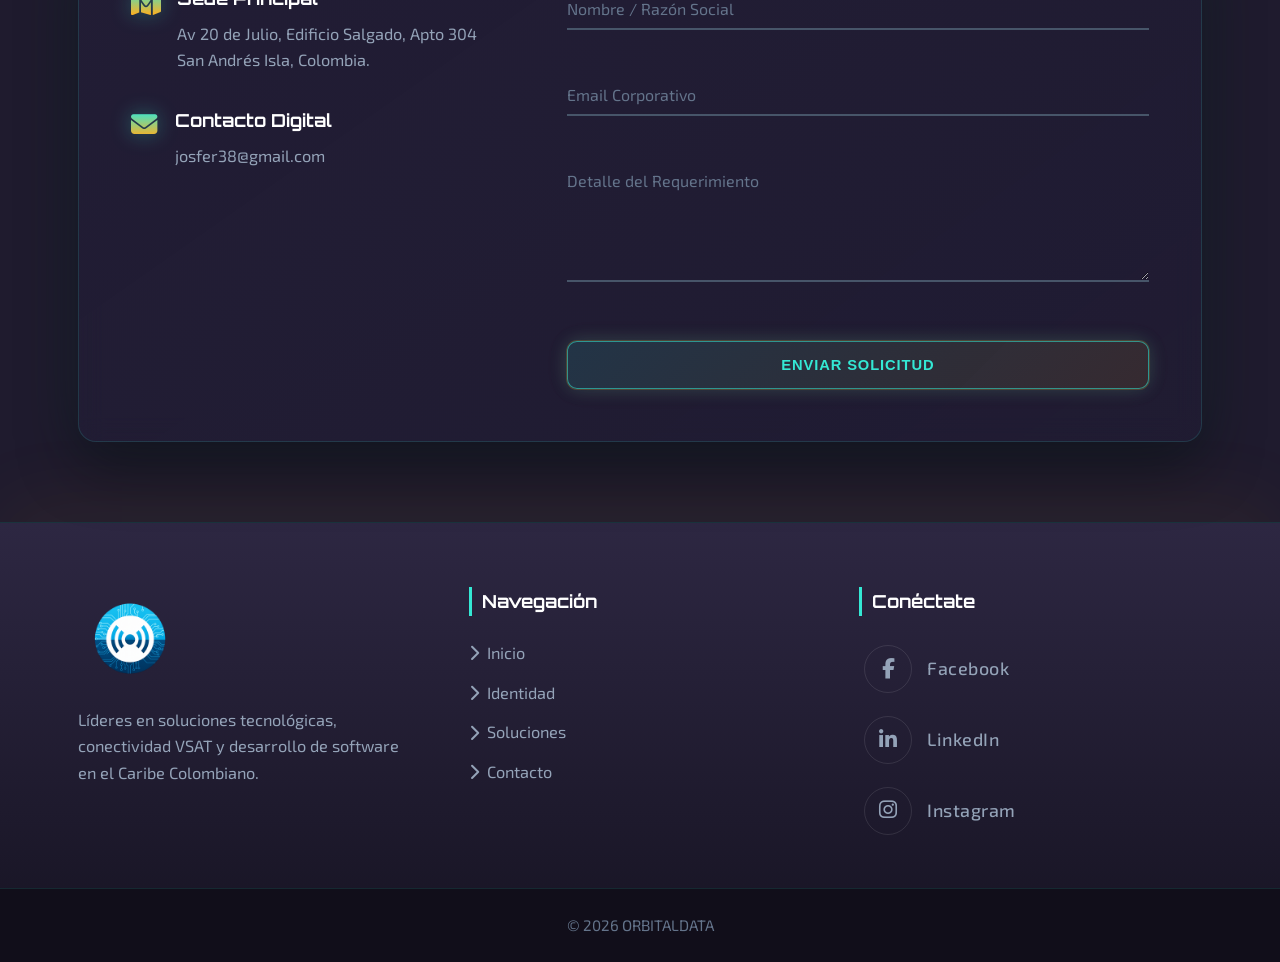
==== commit 418ef4ae: "Add files via upload" ====
--- a/index - copia.html
+++ b/index - copia.html
@@ -1,237 +1,237 @@
-<!DOCTYPE html>
-<html lang="es">
-<head>
-    <meta charset="UTF-8">
-    <meta name="viewport" content="width=device-width, initial-scale=1.0, viewport-fit=cover">
-    <meta name="theme-color" content="#0f172a">
-    <meta name="color-scheme" content="dark">
-    <title>ORBITALDATA S.A.S. | Soluciones Tecnológicas</title>
-
-    <link rel="icon" href="LOGO%202.png" type="image/png">
-
-    <link href="https://fonts.googleapis.com/css2?family=Exo+2:wght@300;500;700&family=Orbitron:wght@500;700&display=swap" rel="stylesheet">
-    <link rel="stylesheet" href="https://cdnjs.cloudflare.com/ajax/libs/font-awesome/6.4.0/css/all.min.css">
-    <link rel="stylesheet" href="styles.css">
-    <link rel="stylesheet" href="breakpoints.css">
-</head>
-<body>
-
-    <canvas id="networkCanvas"></canvas>
-
-    <header id="main-header">
-        <nav class="container navbar" aria-label="Principal">
-            <a href="#inicio" class="logo" aria-label="ORBITALDATA — inicio">
-                <img src="LOGO%202.png" alt="" class="logo-img" decoding="async" fetchpriority="high">
-            </a>
-
-            <ul id="main-nav" class="nav-links">
-                <li><a href="#inicio">Inicio</a></li>
-                <li><a href="#nosotros">Identidad</a></li>
-                <li><a href="#servicios">Soluciones</a></li>
-                <li><a href="#contacto" class="highlight">Contacto</a></li>
-            </ul>
-            <button type="button" class="hamburger" aria-expanded="false" aria-controls="main-nav" aria-label="Abrir menú">
-                <i class="fas fa-bars" aria-hidden="true"></i>
-            </button>
-        </nav>
-    </header>
-
-    <main id="contenido-principal">
-    <section id="inicio" class="hero-section">
-        <div class="content-wrapper">
-            <div class="hero-logo-container" aria-hidden="false">
-                <svg id="orbitalLogo" viewBox="0 0 600 600" role="img" aria-label="Logo Orbital con anillos interactivos">
-                    <defs>
-                        <radialGradient id="g-glow" cx="50%" cy="40%">
-                            <stop offset="0%" stop-color="#00E8FF" stop-opacity="0.30"/>
-                            <stop offset="60%" stop-color="#00E8FF" stop-opacity="0.06"/>
-                            <stop offset="100%" stop-color="#00E8FF" stop-opacity="0.00"/>
-                        </radialGradient>
-                    </defs>
-
-                    <circle cx="300" cy="280" r="160" fill="url(#g-glow)" />
-
-                    <g class="rings" stroke-linecap="round" stroke-width="2" fill="none" stroke="#00E8FF">
-                        <ellipse class="ring ring-1" cx="300" cy="280" rx="220" ry="120" stroke-opacity="0.06"/>
-                        <ellipse class="ring ring-2" cx="300" cy="280" rx="180" ry="90" stroke-opacity="0.08"/>
-                        <ellipse class="ring ring-3" cx="300" cy="280" rx="130" ry="70" stroke-opacity="0.10"/>
-                    </g>
-
-                    <g id="nodes" fill="#00E8FF" stroke="#ffffff" stroke-opacity="0.06">
-                        <circle class="node n1" r="6" cx="520" cy="280" />
-                        <circle class="node n2" r="5" cx="140" cy="220" />
-                        <circle class="node n3" r="4" cx="360" cy="120" />
-                    </g>
-
-                    <g class="core">
-                        <circle cx="300" cy="280" r="62" fill="#021016" stroke="#00E8FF" stroke-opacity="0.16" stroke-width="1.5"/>
-                        <foreignObject x="238" y="218" width="124" height="124">
-                            <div xmlns="http://www.w3.org/1999/xhtml" class="core-wrap">
-                                <img src="LOGO%201.png" alt="Logo central OrbitalData" width="124" height="124" decoding="async" />
-                            </div>
-                        </foreignObject>
-                    </g>
-                </svg>
-            </div>
-            <h1 class="glitch" data-text="ORBITALDATA">ORBITALDATA</h1>
-            <div class="cta-group">
-                <a href="#nosotros" class="btn btn-primary">Nuestra Identidad</a>
-                <a href="#contacto" class="btn btn-outline">Cotizar Proyecto</a>
-            </div>
-        </div>
-    </section>
-
-    <section id="nosotros" class="section-padding alt-bg">
-        <div class="container">
-            <h2 class="section-title">Perfil Corporativo</h2>
-            
-            <div class="identity-intro glass-panel">
-                <p>
-                    <strong>ORBITALDATA S.A.S.</strong> es una sociedad comercial legalmente constituida bajo el régimen de las Leyes Colombianas (Ley 1258 de 2008). 
-                    Con domicilio principal en el <strong>Archipiélago de San Andrés, Providencia y Santa Catalina</strong>, operamos con una estructura 
-                    administrativa ágil diseñada para la ejecución de proyectos tecnológicos de alto impacto.
-                </p>
-            </div>
-
-            <div class="identity-grid">
-                <div class="id-card">
-                    <div class="id-icon"><i class="fas fa-bullseye"></i></div>
-                    <h3>Misión Operativa</h3>
-                    <p>Desarrollar, comercializar e instalar soluciones integrales en tecnología y telecomunicaciones. Nuestro objetivo es cerrar la brecha digital mediante infraestructura robusta.</p>
-                </div>
-                <div class="id-card">
-                    <div class="id-icon"><i class="fas fa-infinity"></i></div>
-                    <h3>Proyección</h3>
-                    <p>Constituida con un término de duración <strong>indefinido</strong>, garantizamos a nuestros clientes y socios comerciales una relación estable y duradera.</p>
-                </div>
-                <div class="id-card">
-                    <div class="id-icon"><i class="fas fa-globe-americas"></i></div>
-                    <h3>Cobertura Integral</h3>
-                    <p>Desde nuestra sede en el Edificio Salgado, tenemos la capacidad jurídica para establecer sucursales y ejecutar operaciones en todo el territorio nacional y extranjero.</p>
-                </div>
-            </div>
-        </div>
-    </section>
-
-    <section id="servicios" class="section-padding">
-        <div class="container">
-            <h2 class="section-title">Líneas de Negocio</h2>
-            <div class="grid-cards">
-                <div class="tech-card">
-                    <div class="icon-layer"><i class="fas fa-code"></i></div>
-                    <h3>Software & Datos</h3>
-                    <p>Consultoría TI, Inteligencia Artificial y Business Intelligence (BI) para la toma de decisiones estratégicas.</p>
-                </div>
-                <div class="tech-card">
-                    <div class="icon-layer"><i class="fas fa-satellite-dish"></i></div>
-                    <h3>Telecomunicaciones</h3>
-                    <p>Conectividad satelital (VSAT) y terrestre. Venta de capacidad y mantenimiento de enlaces críticos.</p>
-                </div>
-                <div class="tech-card">
-                    <div class="icon-layer"><i class="fas fa-network-wired"></i></div>
-                    <h3>Redes & Seguridad</h3>
-                    <p>Infraestructura LAN/WAN, Fibra Óptica, VPNs corporativas y sistemas de videovigilancia (CCTV).</p>
-                </div>
-                <div class="tech-card">
-                    <div class="icon-layer"><i class="fas fa-tools"></i></div>
-                    <h3>Soporte Técnico</h3>
-                    <p>Mantenimiento preventivo y correctivo especializado para servidores y equipos de cómputo.</p>
-                </div>
-            </div>
-        </div>
-    </section>
-
-    <section id="contacto" class="section-padding">
-        <div class="container">
-            <h2 class="section-title">Centro de Operaciones</h2>
-            <div class="contact-wrapper glass-panel">
-                <div class="contact-details">
-                    <div class="detail-item">
-                        <i class="fas fa-map-marked-alt"></i>
-                        <div>
-                            <h4>Sede Principal</h4>
-                            <p>Av 20 de Julio, Edificio Salgado, Apto 304<br>San Andrés Isla, Colombia.</p>
-                        </div>
-                    </div>
-                    <div class="detail-item">
-                        <i class="fas fa-envelope"></i>
-                        <div>
-                            <h4>Contacto Digital</h4>
-                            <p>josfer38@gmail.com</p>
-                        </div>
-                    </div>
-                </div>
-                
-                <form id="contactForm" class="tech-form" method="post" action="#">
-                    <div class="input-group">
-                        <input type="text" id="nombre" name="nombre" required placeholder=" " autocomplete="name">
-                        <label for="nombre">Nombre / Razón Social</label>
-                    </div>
-                    <div class="input-group">
-                        <input type="email" id="email" name="email" required placeholder=" " autocomplete="email">
-                        <label for="email">Email Corporativo</label>
-                    </div>
-                    <div class="input-group">
-                        <textarea id="mensaje" name="mensaje" required placeholder=" " rows="5" autocomplete="off"></textarea>
-                        <label for="mensaje">Detalle del Requerimiento</label>
-                    </div>
-                    <input type="text" name="_gotcha" class="form-honeypot" tabindex="-1" autocomplete="off" aria-hidden="true" title="Leave blank">
-                    <button type="submit" class="btn btn-primary">Enviar Solicitud</button>
-                    <p id="contactFormFeedback" class="form-feedback" role="status" aria-live="polite" hidden></p>
-                </form>
-            </div>
-        </div>
-    </section>
-    </main>
-
-    <footer class="main-footer">
-        <div class="container footer-grid">
-            <div class="footer-col">
-                <div class="footer-logo">
-                    <img src="LOGO%201.png" alt="ORBITALDATA" class="footer-logo-img">
-                </div>
-                <p class="footer-desc">
-                    Líderes en soluciones tecnológicas, conectividad VSAT y desarrollo de software en el Caribe Colombiano.
-                </p>
-            </div>
-
-            <div class="footer-col">
-                <h4>Navegación</h4>
-                <ul class="footer-links">
-                    <li><a href="#inicio"><i class="fas fa-chevron-right"></i> Inicio</a></li>
-                    <li><a href="#nosotros"><i class="fas fa-chevron-right"></i> Identidad</a></li>
-                    <li><a href="#servicios"><i class="fas fa-chevron-right"></i> Soluciones</a></li>
-                    <li><a href="#contacto"><i class="fas fa-chevron-right"></i> Contacto</a></li>
-                </ul>
-            </div>
-
-            <div class="footer-col">
-                <h4>Conéctate</h4>
-                <div class="social-links-vertical">
-                    <a href="https://facebook.com" target="_blank" rel="noopener noreferrer" class="social-item fb">
-                        <span class="icon-box"><i class="fab fa-facebook-f"></i></span>
-                        <span class="social-text">Facebook</span>
-                    </a>
-                    <a href="https://linkedin.com" target="_blank" rel="noopener noreferrer" class="social-item in">
-                        <span class="icon-box"><i class="fab fa-linkedin-in"></i></span>
-                        <span class="social-text">LinkedIn</span>
-                    </a>
-                    <a href="https://instagram.com" target="_blank" rel="noopener noreferrer" class="social-item ig">
-                        <span class="icon-box"><i class="fab fa-instagram"></i></span>
-                        <span class="social-text">Instagram</span>
-                    </a>
-                </div>
-            </div>
-        </div>
-
-        <div class="footer-bottom">
-            <p>&copy; 2026 ORBITALDATA</p>
-        </div>
-    </footer>
-
-    <script src="network-effect.js"></script>
-    <script src="logo-interaction.js"></script>
-    <script src="interface.js"></script>
-    <script src="form.js"></script>
-</body>
-</html>
+<!DOCTYPE html>
+<html lang="es">
+<head>
+    <meta charset="UTF-8">
+    <meta name="viewport" content="width=device-width, initial-scale=1.0, viewport-fit=cover">
+    <meta name="theme-color" content="#0f172a">
+    <meta name="color-scheme" content="dark">
+    <title>ORBITALDATA S.A.S. | Soluciones Tecnológicas</title>
+
+    <link rel="icon" href="logo-2.png" type="image/png">
+
+    <link href="https://fonts.googleapis.com/css2?family=Exo+2:wght@300;500;700&family=Orbitron:wght@500;700&display=swap" rel="stylesheet">
+    <link rel="stylesheet" href="https://cdnjs.cloudflare.com/ajax/libs/font-awesome/6.4.0/css/all.min.css">
+    <link rel="stylesheet" href="styles.css">
+    <link rel="stylesheet" href="breakpoints.css">
+</head>
+<body>
+
+    <canvas id="networkCanvas"></canvas>
+
+    <header id="main-header">
+        <nav class="container navbar" aria-label="Principal">
+            <a href="#inicio" class="logo" aria-label="ORBITALDATA — inicio">
+                <img src="logo-2.png" alt="" class="logo-img" decoding="async" fetchpriority="high">
+            </a>
+
+            <ul id="main-nav" class="nav-links">
+                <li><a href="#inicio">Inicio</a></li>
+                <li><a href="#nosotros">Identidad</a></li>
+                <li><a href="#servicios">Soluciones</a></li>
+                <li><a href="#contacto" class="highlight">Contacto</a></li>
+            </ul>
+            <button type="button" class="hamburger" aria-expanded="false" aria-controls="main-nav" aria-label="Abrir menú">
+                <i class="fas fa-bars" aria-hidden="true"></i>
+            </button>
+        </nav>
+    </header>
+
+    <main id="contenido-principal">
+    <section id="inicio" class="hero-section">
+        <div class="content-wrapper">
+            <div class="hero-logo-container" aria-hidden="false">
+                <svg id="orbitalLogo" viewBox="0 0 600 600" role="img" aria-label="Logo Orbital con anillos interactivos">
+                    <defs>
+                        <radialGradient id="g-glow" cx="50%" cy="40%">
+                            <stop offset="0%" stop-color="#00E8FF" stop-opacity="0.30"/>
+                            <stop offset="60%" stop-color="#00E8FF" stop-opacity="0.06"/>
+                            <stop offset="100%" stop-color="#00E8FF" stop-opacity="0.00"/>
+                        </radialGradient>
+                    </defs>
+
+                    <circle cx="300" cy="280" r="160" fill="url(#g-glow)" />
+
+                    <g class="rings" stroke-linecap="round" stroke-width="2" fill="none" stroke="#00E8FF">
+                        <ellipse class="ring ring-1" cx="300" cy="280" rx="220" ry="120" stroke-opacity="0.06"/>
+                        <ellipse class="ring ring-2" cx="300" cy="280" rx="180" ry="90" stroke-opacity="0.08"/>
+                        <ellipse class="ring ring-3" cx="300" cy="280" rx="130" ry="70" stroke-opacity="0.10"/>
+                    </g>
+
+                    <g id="nodes" fill="#00E8FF" stroke="#ffffff" stroke-opacity="0.06">
+                        <circle class="node n1" r="6" cx="520" cy="280" />
+                        <circle class="node n2" r="5" cx="140" cy="220" />
+                        <circle class="node n3" r="4" cx="360" cy="120" />
+                    </g>
+
+                    <g class="core">
+                        <circle cx="300" cy="280" r="62" fill="#021016" stroke="#00E8FF" stroke-opacity="0.16" stroke-width="1.5"/>
+                        <foreignObject x="238" y="218" width="124" height="124">
+                            <div xmlns="http://www.w3.org/1999/xhtml" class="core-wrap">
+                                <img src="LOGO%201.png" alt="Logo central OrbitalData" width="124" height="124" decoding="async" />
+                            </div>
+                        </foreignObject>
+                    </g>
+                </svg>
+            </div>
+            <h1 class="glitch" data-text="ORBITALDATA">ORBITALDATA</h1>
+            <div class="cta-group">
+                <a href="#nosotros" class="btn btn-primary">Nuestra Identidad</a>
+                <a href="#contacto" class="btn btn-outline">Cotizar Proyecto</a>
+            </div>
+        </div>
+    </section>
+
+    <section id="nosotros" class="section-padding alt-bg">
+        <div class="container">
+            <h2 class="section-title">Perfil Corporativo</h2>
+            
+            <div class="identity-intro glass-panel">
+                <p>
+                    <strong>ORBITALDATA S.A.S.</strong> es una sociedad comercial legalmente constituida bajo el régimen de las Leyes Colombianas (Ley 1258 de 2008). 
+                    Con domicilio principal en el <strong>Archipiélago de San Andrés, Providencia y Santa Catalina</strong>, operamos con una estructura 
+                    administrativa ágil diseñada para la ejecución de proyectos tecnológicos de alto impacto.
+                </p>
+            </div>
+
+            <div class="identity-grid">
+                <div class="id-card">
+                    <div class="id-icon"><i class="fas fa-bullseye"></i></div>
+                    <h3>Misión Operativa</h3>
+                    <p>Desarrollar, comercializar e instalar soluciones integrales en tecnología y telecomunicaciones. Nuestro objetivo es cerrar la brecha digital mediante infraestructura robusta.</p>
+                </div>
+                <div class="id-card">
+                    <div class="id-icon"><i class="fas fa-infinity"></i></div>
+                    <h3>Proyección</h3>
+                    <p>Constituida con un término de duración <strong>indefinido</strong>, garantizamos a nuestros clientes y socios comerciales una relación estable y duradera.</p>
+                </div>
+                <div class="id-card">
+                    <div class="id-icon"><i class="fas fa-globe-americas"></i></div>
+                    <h3>Cobertura Integral</h3>
+                    <p>Desde nuestra sede en el Edificio Salgado, tenemos la capacidad jurídica para establecer sucursales y ejecutar operaciones en todo el territorio nacional y extranjero.</p>
+                </div>
+            </div>
+        </div>
+    </section>
+
+    <section id="servicios" class="section-padding">
+        <div class="container">
+            <h2 class="section-title">Líneas de Negocio</h2>
+            <div class="grid-cards">
+                <div class="tech-card">
+                    <div class="icon-layer"><i class="fas fa-code"></i></div>
+                    <h3>Software & Datos</h3>
+                    <p>Consultoría TI, Inteligencia Artificial y Business Intelligence (BI) para la toma de decisiones estratégicas.</p>
+                </div>
+                <div class="tech-card">
+                    <div class="icon-layer"><i class="fas fa-satellite-dish"></i></div>
+                    <h3>Telecomunicaciones</h3>
+                    <p>Conectividad satelital (VSAT) y terrestre. Venta de capacidad y mantenimiento de enlaces críticos.</p>
+                </div>
+                <div class="tech-card">
+                    <div class="icon-layer"><i class="fas fa-network-wired"></i></div>
+                    <h3>Redes & Seguridad</h3>
+                    <p>Infraestructura LAN/WAN, Fibra Óptica, VPNs corporativas y sistemas de videovigilancia (CCTV).</p>
+                </div>
+                <div class="tech-card">
+                    <div class="icon-layer"><i class="fas fa-tools"></i></div>
+                    <h3>Soporte Técnico</h3>
+                    <p>Mantenimiento preventivo y correctivo especializado para servidores y equipos de cómputo.</p>
+                </div>
+            </div>
+        </div>
+    </section>
+
+    <section id="contacto" class="section-padding">
+        <div class="container">
+            <h2 class="section-title">Centro de Operaciones</h2>
+            <div class="contact-wrapper glass-panel">
+                <div class="contact-details">
+                    <div class="detail-item">
+                        <i class="fas fa-map-marked-alt"></i>
+                        <div>
+                            <h4>Sede Principal</h4>
+                            <p>Av 20 de Julio, Edificio Salgado, Apto 304<br>San Andrés Isla, Colombia.</p>
+                        </div>
+                    </div>
+                    <div class="detail-item">
+                        <i class="fas fa-envelope"></i>
+                        <div>
+                            <h4>Contacto Digital</h4>
+                            <p>josfer38@gmail.com</p>
+                        </div>
+                    </div>
+                </div>
+                
+                <form id="contactForm" class="tech-form" method="post" action="#">
+                    <div class="input-group">
+                        <input type="text" id="nombre" name="nombre" required placeholder=" " autocomplete="name">
+                        <label for="nombre">Nombre / Razón Social</label>
+                    </div>
+                    <div class="input-group">
+                        <input type="email" id="email" name="email" required placeholder=" " autocomplete="email">
+                        <label for="email">Email Corporativo</label>
+                    </div>
+                    <div class="input-group">
+                        <textarea id="mensaje" name="mensaje" required placeholder=" " rows="5" autocomplete="off"></textarea>
+                        <label for="mensaje">Detalle del Requerimiento</label>
+                    </div>
+                    <input type="text" name="_gotcha" class="form-honeypot" tabindex="-1" autocomplete="off" aria-hidden="true" title="Leave blank">
+                    <button type="submit" class="btn btn-primary">Enviar Solicitud</button>
+                    <p id="contactFormFeedback" class="form-feedback" role="status" aria-live="polite" hidden></p>
+                </form>
+            </div>
+        </div>
+    </section>
+    </main>
+
+    <footer class="main-footer">
+        <div class="container footer-grid">
+            <div class="footer-col">
+                <div class="footer-logo">
+                    <img src="LOGO%201.png" alt="ORBITALDATA" class="footer-logo-img">
+                </div>
+                <p class="footer-desc">
+                    Líderes en soluciones tecnológicas, conectividad VSAT y desarrollo de software en el Caribe Colombiano.
+                </p>
+            </div>
+
+            <div class="footer-col">
+                <h4>Navegación</h4>
+                <ul class="footer-links">
+                    <li><a href="#inicio"><i class="fas fa-chevron-right"></i> Inicio</a></li>
+                    <li><a href="#nosotros"><i class="fas fa-chevron-right"></i> Identidad</a></li>
+                    <li><a href="#servicios"><i class="fas fa-chevron-right"></i> Soluciones</a></li>
+                    <li><a href="#contacto"><i class="fas fa-chevron-right"></i> Contacto</a></li>
+                </ul>
+            </div>
+
+            <div class="footer-col">
+                <h4>Conéctate</h4>
+                <div class="social-links-vertical">
+                    <a href="https://facebook.com" target="_blank" rel="noopener noreferrer" class="social-item fb">
+                        <span class="icon-box"><i class="fab fa-facebook-f"></i></span>
+                        <span class="social-text">Facebook</span>
+                    </a>
+                    <a href="https://linkedin.com" target="_blank" rel="noopener noreferrer" class="social-item in">
+                        <span class="icon-box"><i class="fab fa-linkedin-in"></i></span>
+                        <span class="social-text">LinkedIn</span>
+                    </a>
+                    <a href="https://instagram.com" target="_blank" rel="noopener noreferrer" class="social-item ig">
+                        <span class="icon-box"><i class="fab fa-instagram"></i></span>
+                        <span class="social-text">Instagram</span>
+                    </a>
+                </div>
+            </div>
+        </div>
+
+        <div class="footer-bottom">
+            <p>&copy; 2026 ORBITALDATA</p>
+        </div>
+    </footer>
+
+    <script src="network-effect.js"></script>
+    <script src="logo-interaction.js"></script>
+    <script src="interface.js"></script>
+    <script src="form.js"></script>
+</body>
+</html>
--- a/styles.css
+++ b/styles.css
@@ -1,16 +1,20 @@
 :root {
-    --bg-deep: #0f172a;
-    --primary-cyan: #00f3ff;
-    --secondary-blue: #0066cc;
-    --text-white: #e6f1ff;
-    --glass: rgba(15, 23, 42, 0.7);
-    --glass-strong: rgba(15, 23, 42, 0.95);
+    /* Aurora sobre carbón violeta: turquesa + ámbar + lavanda */
+    --bg-deep: #1f1b2e;
+    --bg-deep-shadow: #13101c;
+    --glass: rgba(35, 30, 55, 0.7);
+    --glass-strong: rgba(26, 22, 42, 0.93);
+    --primary-cyan: #34e8d4;
+    --accent-magenta: #ffb020;
+    --accent-violet: #c4b5fd;
+    --secondary-blue: #818cf8;
+    --text-white: #f1f5f9;
     --border-light: rgba(255, 255, 255, 0.1);
     --font-main: 'Exo 2', sans-serif;
     --font-tech: 'Orbitron', sans-serif;
     --container-max: 1200px;
     --gutter: clamp(16px, 4vw, 28px);
-    --header-h: 80px;
+    --header-h: 88px;
 }
 
 html {
@@ -25,14 +29,97 @@
 }
 
 * { margin: 0; padding: 0; box-sizing: border-box; }
+
+::selection {
+    background: rgba(52, 232, 212, 0.35);
+    color: #fff;
+}
+
+a:focus-visible,
+button:focus-visible,
+input:focus-visible,
+textarea:focus-visible {
+    outline: 2px solid var(--primary-cyan);
+    outline-offset: 3px;
+}
 
 body {
     background-color: var(--bg-deep);
     color: var(--text-white);
     font-family: var(--font-main);
     overflow-x: hidden;
-    line-height: 1.6;
-    font-size: 16px;
+    line-height: 1.65;
+    font-size: 17px;
+}
+
+body::before {
+    content: '';
+    position: fixed;
+    inset: 0;
+    z-index: 0;
+    pointer-events: none;
+    background:
+        radial-gradient(ellipse 120% 90% at 50% -30%, rgba(52, 232, 212, 0.22) 0%, transparent 55%),
+        radial-gradient(ellipse 55% 70% at 110% 45%, rgba(255, 176, 32, 0.13) 0%, transparent 48%),
+        radial-gradient(ellipse 45% 55% at -5% 85%, rgba(183, 148, 246, 0.12) 0%, transparent 50%);
+    animation:
+        ambient-pulse 22s ease-in-out infinite alternate,
+        bg-hue-cycle 48s linear infinite;
+}
+
+@keyframes ambient-pulse {
+    0% {
+        opacity: 0.88;
+        transform: scale(1);
+    }
+    100% {
+        opacity: 1;
+        transform: scale(1.02);
+    }
+}
+
+@keyframes bg-hue-cycle {
+    0% {
+        filter: hue-rotate(0deg) saturate(1.08);
+    }
+    100% {
+        filter: hue-rotate(360deg) saturate(1.08);
+    }
+}
+
+@media (prefers-reduced-motion: reduce) {
+    body::before {
+        animation: none;
+        opacity: 0.95;
+        transform: none;
+        filter: none;
+    }
+
+    body::after {
+        opacity: 0;
+    }
+
+    #networkCanvas {
+        animation: none;
+        filter: none;
+    }
+}
+
+/* Textura fina (grano) para más profundidad sin afectar contraste */
+body::after {
+    content: '';
+    position: fixed;
+    inset: 0;
+    z-index: 0;
+    pointer-events: none;
+    opacity: 0.045;
+    background-image: url("data:image/svg+xml,%3Csvg viewBox='0 0 256 256' xmlns='http://www.w3.org/2000/svg'%3E%3Cfilter id='n'%3E%3CfeTurbulence type='fractalNoise' baseFrequency='0.85' numOctaves='4' stitchTiles='stitch'/%3E%3C/filter%3E%3Crect width='100%25' height='100%25' filter='url(%23n)'/%3E%3C/svg%3E");
+    mix-blend-mode: overlay;
+}
+
+main#contenido-principal {
+    position: relative;
+    z-index: 1;
 }
 
 body.nav-lock {
@@ -40,18 +127,99 @@
     touch-action: none;
 }
 
+/* Progreso de lectura */
+.scroll-progress {
+    position: fixed;
+    top: 0;
+    left: 0;
+    width: 100%;
+    height: 3px;
+    z-index: 1001;
+    pointer-events: none;
+    background: rgba(255, 255, 255, 0.06);
+}
+
+.scroll-progress-bar {
+    display: block;
+    height: 100%;
+    width: 0%;
+    border-radius: 0 2px 2px 0;
+    background: linear-gradient(90deg, var(--primary-cyan), var(--accent-violet), var(--accent-magenta));
+    box-shadow: 0 0 14px rgba(52, 232, 212, 0.45);
+    transition: width 0.12s ease-out;
+}
+
+.back-to-top {
+    position: fixed;
+    right: max(16px, env(safe-area-inset-right));
+    bottom: max(20px, env(safe-area-inset-bottom));
+    z-index: 999;
+    width: 48px;
+    height: 48px;
+    padding: 0;
+    border: 1px solid rgba(52, 232, 212, 0.35);
+    border-radius: 12px;
+    background: linear-gradient(145deg, rgba(35, 30, 55, 0.92), rgba(28, 24, 48, 0.88));
+    color: var(--primary-cyan);
+    font-size: 1.15rem;
+    cursor: pointer;
+    display: flex;
+    align-items: center;
+    justify-content: center;
+    box-shadow: 0 8px 28px rgba(0, 0, 0, 0.45), 0 0 24px rgba(52, 232, 212, 0.12);
+    opacity: 0;
+    visibility: hidden;
+    transform: translateY(12px);
+    transition: opacity 0.35s ease, transform 0.35s ease, visibility 0.35s, border-color 0.2s, color 0.2s;
+    -webkit-appearance: none;
+    appearance: none;
+}
+
+.back-to-top.is-visible {
+    opacity: 1;
+    visibility: visible;
+    transform: translateY(0);
+}
+
+.back-to-top:hover {
+    border-color: rgba(255, 176, 32, 0.55);
+    color: var(--accent-magenta);
+    box-shadow: 0 10px 32px rgba(0, 0, 0, 0.5), 0 0 28px rgba(255, 176, 32, 0.2);
+}
+
+@media (prefers-reduced-motion: reduce) {
+    .scroll-progress-bar {
+        transition: none;
+    }
+
+    .back-to-top {
+        transition: opacity 0.2s ease, visibility 0.2s;
+    }
+}
+
 #networkCanvas {
     position: fixed; top: 0; left: 0; width: 100%; height: 100%;
-    z-index: -1; 
-    background: radial-gradient(circle at center, #1e293b 0%, #0f172a 100%);
+    z-index: -1;
+    background:
+        radial-gradient(ellipse 130% 85% at 50% 18%, rgba(167, 243, 208, 0.12) 0%, transparent 52%),
+        radial-gradient(ellipse 100% 80% at 50% 25%, rgba(52, 232, 212, 0.11) 0%, transparent 50%),
+        radial-gradient(ellipse 90% 70% at 50% 38%, rgba(183, 148, 246, 0.13) 0%, transparent 52%),
+        radial-gradient(circle at 50% 100%, rgba(255, 176, 32, 0.07) 0%, transparent 42%),
+        radial-gradient(circle at 50% 42%, #4f4668 0%, var(--bg-deep) 46%, var(--bg-deep-shadow) 100%);
+    animation: bg-hue-cycle 48s linear infinite;
 }
 
 /* --- HEADER --- */
 header {
     position: fixed; width: 100%; top: 0; z-index: 1000;
-    background: var(--glass-strong);
-    backdrop-filter: blur(10px);
-    border-bottom: 1px solid rgba(0, 243, 255, 0.15);
+    background: linear-gradient(180deg, rgba(40, 34, 62, 0.96) 0%, rgba(35, 30, 55, 0.93) 100%);
+    backdrop-filter: blur(14px);
+    -webkit-backdrop-filter: blur(14px);
+    border-bottom: 1px solid rgba(52, 232, 212, 0.18);
+    box-shadow:
+        0 1px 0 rgba(255, 176, 32, 0.12),
+        0 12px 40px rgba(0, 0, 0, 0.45),
+        0 0 80px rgba(52, 232, 212, 0.06);
 }
 
 .navbar {
@@ -77,9 +245,9 @@
     display: flex;
     align-items: center;
     flex-shrink: 0;
-    height: clamp(64px, 13vw, 92px);
-    width: min(380px, 44vw);
-    max-height: 92px;
+    height: clamp(72px, 14vw, 102px);
+    width: min(430px, 48vw);
+    max-height: 102px;
     overflow: hidden;
     margin-right: 0.35rem;
 }
@@ -89,7 +257,7 @@
     display: block;
     object-fit: cover;
     object-position: right center;
-    filter: drop-shadow(0 2px 12px rgba(0, 0, 0, 0.7)) drop-shadow(0 0 1px rgba(0, 243, 255, 0.4));
+    filter: drop-shadow(0 2px 12px rgba(0, 0, 0, 0.7)) drop-shadow(0 0 2px rgba(52, 232, 212, 0.45)) drop-shadow(0 0 10px rgba(255, 176, 32, 0.2));
 }
 
 .nav-links {
@@ -101,37 +269,68 @@
     align-items: center;
 }
 .nav-links a {
-    text-decoration: none; color: var(--text-white); font-size: 0.9rem; text-transform: uppercase; letter-spacing: 1px; transition: 0.3s;
-}
-.nav-links a:hover, .nav-links a.highlight { color: var(--primary-cyan); text-shadow: 0 0 8px var(--primary-cyan); }
+    position: relative;
+    text-decoration: none;
+    color: var(--text-white);
+    font-size: 1rem;
+    text-transform: uppercase;
+    letter-spacing: 0.08em;
+    transition: color 0.3s, text-shadow 0.3s;
+}
+.nav-links a::after {
+    content: '';
+    position: absolute;
+    left: 0;
+    bottom: -6px;
+    width: 100%;
+    height: 2px;
+    background: linear-gradient(90deg, var(--primary-cyan), var(--accent-magenta));
+    transform: scaleX(0);
+    transform-origin: center;
+    transition: transform 0.35s cubic-bezier(0.22, 1, 0.36, 1);
+    opacity: 0.95;
+    border-radius: 1px;
+    box-shadow: 0 0 12px rgba(52, 232, 212, 0.45);
+}
+.nav-links a:hover::after,
+.nav-links a.highlight::after {
+    transform: scaleX(1);
+}
+.nav-links a:hover,
+.nav-links a.highlight {
+    color: var(--primary-cyan);
+    text-shadow: 0 0 14px rgba(52, 232, 212, 0.55), 0 0 28px rgba(255, 176, 32, 0.25);
+}
 button.hamburger {
     display: none;
     margin: 0;
     font: inherit;
-    font-size: 1.35rem;
+    font-size: 1.45rem;
     line-height: 1;
     cursor: pointer;
     color: var(--primary-cyan);
     flex-shrink: 0;
     align-items: center;
     justify-content: center;
-    width: 44px;
-    height: 44px;
-    border: 1px solid rgba(0, 243, 255, 0.28);
+    width: 48px;
+    height: 48px;
+    border: 1px solid rgba(52, 232, 212, 0.28);
     border-radius: 10px;
-    background: rgba(15, 23, 42, 0.6);
+    background: rgba(35, 30, 55, 0.45);
     transition: background 0.2s, border-color 0.2s;
     -webkit-appearance: none;
     appearance: none;
 }
 
 button.hamburger:hover {
-    background: rgba(0, 243, 255, 0.08);
-    border-color: rgba(0, 243, 255, 0.45);
+    background: rgba(52, 232, 212, 0.08);
+    border-color: rgba(52, 232, 212, 0.45);
 }
 
 /* --- HERO --- */
 .hero-section {
+    position: relative;
+    isolation: isolate;
     min-height: 100vh;
     min-height: 100dvh;
     display: flex;
@@ -140,9 +339,38 @@
     text-align: center;
     padding: calc(var(--header-h) + 1.25rem) max(var(--gutter), env(safe-area-inset-right)) 2rem max(var(--gutter), env(safe-area-inset-left));
     box-sizing: border-box;
+    overflow: hidden;
+}
+
+.hero-section::before {
+    content: '';
+    position: absolute;
+    inset: -25% -20% 15%;
+    background: radial-gradient(ellipse 65% 55% at 50% 28%, rgba(52, 232, 212, 0.22) 0%, rgba(183, 148, 246, 0.06) 42%, transparent 72%);
+    pointer-events: none;
+    z-index: 0;
+}
+
+.hero-section::after {
+    content: '';
+    position: absolute;
+    inset: 0;
+    background-image: repeating-linear-gradient(
+        0deg,
+        transparent,
+        transparent 2px,
+        rgba(52, 232, 212, 0.03) 2px,
+        rgba(52, 232, 212, 0.03) 3px
+    );
+    pointer-events: none;
+    z-index: 0;
+    opacity: 0.35;
+    mask-image: linear-gradient(180deg, rgba(0, 0, 0, 0.45), transparent 65%);
 }
 
 .content-wrapper {
+    position: relative;
+    z-index: 1;
     max-width: 900px;
     width: 100%;
     margin: 0 auto;
@@ -151,12 +379,37 @@
     align-items: center;
 }
 
+.hero-kicker {
+    margin: 0.6rem 0 1rem;
+    font-size: clamp(0.82rem, 2.2vw, 1.05rem);
+    letter-spacing: 0.28em;
+    text-transform: uppercase;
+    font-weight: 500;
+    background: linear-gradient(90deg, rgba(148, 163, 184, 0.95) 0%, var(--accent-violet) 45%, var(--primary-cyan) 100%);
+    background-size: 200% auto;
+    -webkit-background-clip: text;
+    background-clip: text;
+    color: transparent;
+    animation: kicker-shine 8s ease-in-out infinite;
+    filter: drop-shadow(0 0 20px rgba(183, 148, 246, 0.25));
+}
+
+@keyframes kicker-shine {
+    0%, 100% { background-position: 0% 50%; }
+    50% { background-position: 100% 50%; }
+}
+
+@media (prefers-reduced-motion: reduce) {
+    .hero-kicker { animation: none; background-position: 50% 50%; }
+    .hero-section::after { opacity: 0.15; }
+}
+
 /* ICONO FLOTANTE (FAVICON GRANDE) */
 .hero-logo-container {
     margin-bottom: 0.12rem;
     display: flex;
     justify-content: center;
-    width: min(640px, 100%);
+    width: min(720px, 100%);
     margin-left: auto;
     margin-right: auto;
 }
@@ -169,7 +422,7 @@
     border-radius: 50%;
     
     /* CAMBIO: Más brillo y borde más grueso */
-    box-shadow: 0 0 50px rgba(0, 243, 255, 0.4); 
+    box-shadow: 0 0 50px rgba(52, 232, 212, 0.4); 
     border: 4px solid var(--primary-cyan);
     
     object-fit: cover; /* Asegura que la imagen no se estire */
@@ -190,15 +443,33 @@
     width: 100%;
     height: 100%;
     max-width: none;
-    object-fit: cover;
+    object-fit: contain;
+    object-position: center;
     display: block;
+    transform: scale(1.32);
+    transform-origin: center center;
 }
 
 #orbitalLogo {
     width: 100%;
-    max-width: 640px;
+    max-width: 720px;
     height: auto;
     display: block;
+    filter: drop-shadow(0 0 45px rgba(52, 232, 212, 0.35)) drop-shadow(0 0 70px rgba(255, 176, 32, 0.2));
+    animation: logo-aura 7s ease-in-out infinite alternate;
+}
+
+@keyframes logo-aura {
+    0% {
+        filter: drop-shadow(0 0 40px rgba(52, 232, 212, 0.4)) drop-shadow(0 0 65px rgba(255, 176, 32, 0.18));
+    }
+    100% {
+        filter: drop-shadow(0 0 55px rgba(183, 148, 246, 0.45)) drop-shadow(0 0 85px rgba(52, 232, 212, 0.25));
+    }
+}
+
+@media (prefers-reduced-motion: reduce) {
+    #orbitalLogo { animation: none; }
 }
 
 .rings .ring {
@@ -207,7 +478,7 @@
 }
 
 .node {
-    filter: drop-shadow(0 6px 8px rgba(0, 232, 255, 0.06));
+    filter: drop-shadow(0 6px 8px rgba(52, 232, 212, 0.08));
 }
 
 .floating { animation: float 4s ease-in-out infinite; }
@@ -218,26 +489,108 @@
 }
 
 .glitch {
-    font-family: var(--font-tech); 
-    font-size: clamp(2rem, 5vw, 4rem); 
-    margin-bottom: 0.2rem; 
-    text-shadow: 2px 2px var(--secondary-blue);
-    line-height: 1.2;
-}
-
-.cta-group { display: flex; justify-content: center; gap: 1rem; flex-wrap: wrap; margin-top: 0.45rem; }
+    font-family: var(--font-tech);
+    font-size: clamp(2.6rem, 6.2vw, 5.1rem);
+    margin-bottom: 0.2rem;
+    line-height: 1.1;
+    letter-spacing: 0.04em;
+    background: linear-gradient(
+        105deg,
+        var(--primary-cyan) 0%,
+        var(--accent-violet) 38%,
+        var(--accent-magenta) 68%,
+        var(--primary-cyan) 100%
+    );
+    background-size: 240% auto;
+    -webkit-background-clip: text;
+    background-clip: text;
+    color: transparent;
+    animation: hero-title-flow 7s ease-in-out infinite;
+    filter: drop-shadow(0 0 28px rgba(52, 232, 212, 0.45)) drop-shadow(0 0 40px rgba(255, 176, 32, 0.32)) drop-shadow(0 0 2px rgba(255, 255, 255, 0.15));
+}
+
+@keyframes hero-title-flow {
+    0%, 100% { background-position: 0% 50%; }
+    50% { background-position: 100% 50%; }
+}
+
+@media (prefers-reduced-motion: reduce) {
+    .glitch {
+        animation: none;
+        background-position: 50% 50%;
+    }
+}
+
+.cta-group { display: flex; justify-content: center; gap: 1rem; flex-wrap: wrap; margin-top: 0.5rem; }
 
 .btn {
-    padding: 12px 30px; border-radius: 4px; text-decoration: none; font-weight: bold; text-transform: uppercase; font-size: 0.8rem; letter-spacing: 1px; transition: 0.3s; display: inline-block; cursor: pointer; border: none; white-space: nowrap;
+    padding: 15px 36px;
+    border-radius: 10px;
+    text-decoration: none;
+    font-weight: bold;
+    text-transform: uppercase;
+    font-size: 0.92rem;
+    letter-spacing: 0.06em;
+    transition: 0.3s;
+    display: inline-block;
+    cursor: pointer;
+    border: none;
+    white-space: nowrap;
 }
 .btn-primary {
-    background: rgba(0, 243, 255, 0.05); border: 1px solid var(--primary-cyan); color: var(--primary-cyan); box-shadow: 0 0 15px rgba(0, 243, 255, 0.1);
+    background: linear-gradient(135deg, rgba(52, 232, 212, 0.12) 0%, rgba(255, 176, 32, 0.1) 100%);
+    border: 1px solid rgba(52, 232, 212, 0.55);
+    color: var(--primary-cyan);
+    box-shadow:
+        0 0 0 1px rgba(255, 176, 32, 0.18),
+        0 0 18px rgba(52, 232, 212, 0.15),
+        0 0 24px rgba(255, 176, 32, 0.08);
 }
 .btn-primary:hover {
-    background: var(--primary-cyan); color: var(--bg-deep); box-shadow: 0 0 30px rgba(0, 243, 255, 0.6);
-}
-.btn-outline { border: 1px solid #475569; color: #94a3b8; background: transparent; }
-.btn-outline:hover { border-color: var(--text-white); color: var(--text-white); }
+    background: linear-gradient(135deg, var(--primary-cyan) 0%, #2dd4bf 45%, var(--accent-magenta) 100%);
+    color: var(--bg-deep);
+    border-color: rgba(255, 255, 255, 0.2);
+    box-shadow: 0 0 32px rgba(52, 232, 212, 0.45), 0 0 28px rgba(255, 176, 32, 0.35);
+}
+.btn-outline {
+    border: 1px solid rgba(183, 148, 246, 0.45);
+    color: var(--accent-violet);
+    background: transparent;
+}
+.btn-outline:hover {
+    border-color: var(--accent-magenta);
+    color: #fce7f3;
+    box-shadow: 0 0 20px rgba(255, 176, 32, 0.2);
+}
+
+/* Entrada al hacer scroll */
+.reveal {
+    opacity: 0;
+    transform: translateY(44px) scale(0.985);
+    transition:
+        opacity 0.85s cubic-bezier(0.22, 1, 0.36, 1),
+        transform 0.85s cubic-bezier(0.22, 1, 0.36, 1);
+    will-change: opacity, transform;
+}
+
+.reveal.is-visible {
+    opacity: 1;
+    transform: none;
+}
+
+@media (prefers-reduced-motion: reduce) {
+    .reveal {
+        opacity: 1;
+        transform: none;
+        transition: none;
+    }
+
+    .reveal .id-card,
+    .reveal .tech-card {
+        transform: none;
+        transition-delay: 0s !important;
+    }
+}
 
 /* --- SECCIONES --- */
 .section-padding {
@@ -252,14 +605,40 @@
 }
 
 .alt-bg {
-    background: linear-gradient(180deg, rgba(2, 6, 23, 0.55) 0%, rgba(15, 23, 42, 0.25) 50%, rgba(15, 23, 42, 0) 100%);
-}
+    background:
+        linear-gradient(165deg, rgba(255, 176, 32, 0.05) 0%, transparent 38%),
+        linear-gradient(180deg, rgba(45, 38, 72, 0.55) 0%, rgba(35, 30, 55, 0.28) 45%, rgba(35, 30, 55, 0) 100%);
+    position: relative;
+}
+
+.alt-bg::before {
+    content: '';
+    position: absolute;
+    inset: 0;
+    background: repeating-linear-gradient(
+        -12deg,
+        transparent,
+        transparent 80px,
+        rgba(52, 232, 212, 0.02) 80px,
+        rgba(52, 232, 212, 0.02) 81px
+    );
+    pointer-events: none;
+    opacity: 0.7;
+}
+
+.alt-bg .container {
+    position: relative;
+    z-index: 1;
+}
+
 .section-title {
     font-family: var(--font-tech);
     text-align: center;
     margin: 0 auto 3rem;
-    font-size: clamp(1.65rem, 3.8vw, 2.45rem);
+    font-size: clamp(2rem, 4.5vw, 3rem);
+    letter-spacing: 0.06em;
     color: var(--text-white);
+    text-shadow: 0 0 40px rgba(52, 232, 212, 0.12), 0 0 60px rgba(255, 176, 32, 0.06);
     position: relative;
     display: block;
     width: 100%;
@@ -267,7 +646,14 @@
     box-sizing: border-box;
 }
 .section-title::after {
-    content: ''; display: block; width: 60px; height: 3px; background: var(--primary-cyan); margin: 10px auto 0; box-shadow: 0 0 10px var(--primary-cyan);
+    content: '';
+    display: block;
+    width: 72px;
+    height: 3px;
+    margin: 10px auto 0;
+    border-radius: 2px;
+    background: linear-gradient(90deg, var(--primary-cyan), var(--accent-magenta));
+    box-shadow: 0 0 14px rgba(52, 232, 212, 0.55), 0 0 18px rgba(255, 176, 32, 0.35);
 }
 
 /* Identidad */
@@ -278,37 +664,243 @@
     padding: clamp(1.25rem, 4vw, 2rem);
     border-left: 3px solid var(--primary-cyan);
 }
-.identity-intro p { font-size: 1.1rem; color: #cbd5e1; }
+.identity-intro p {
+    font-size: 1.2rem;
+    color: #cbd5e1;
+    line-height: 1.65;
+}
 .glass-panel {
-    background: var(--glass); backdrop-filter: blur(5px); border: 1px solid var(--border-light); border-radius: 8px;
-}
-.identity-grid { display: grid; grid-template-columns: repeat(auto-fit, minmax(280px, 1fr)); gap: 2rem; }
+    background: linear-gradient(145deg, rgba(35, 30, 55, 0.78) 0%, rgba(28, 24, 48, 0.55) 100%);
+    backdrop-filter: blur(12px);
+    -webkit-backdrop-filter: blur(12px);
+    border: 1px solid rgba(52, 232, 212, 0.15);
+    border-radius: 14px;
+    box-shadow:
+        0 0 0 1px rgba(255, 176, 32, 0.08),
+        0 20px 50px rgba(0, 0, 0, 0.35),
+        inset 0 1px 0 rgba(255, 255, 255, 0.06);
+}
+.identity-grid {
+    display: grid;
+    grid-template-columns: repeat(auto-fit, minmax(290px, 1fr));
+    gap: 2rem;
+}
 .id-card {
-    background: linear-gradient(145deg, rgba(255,255,255,0.05) 0%, rgba(255,255,255,0.01) 100%);
-    border: 1px solid var(--border-light); padding: 2.5rem; border-radius: 12px; transition: 0.4s ease; text-align: center; height: 100%;
-}
-.id-card:hover { transform: translateY(-5px); border-color: var(--secondary-blue); box-shadow: 0 10px 30px rgba(0, 0, 0, 0.2); }
-.id-icon { font-size: 2.5rem; color: var(--secondary-blue); margin-bottom: 1.5rem; transition: 0.3s; }
-.id-card:hover .id-icon { color: var(--primary-cyan); transform: scale(1.1); text-shadow: 0 0 15px var(--primary-cyan); }
-.id-card h3 { margin-bottom: 1rem; font-family: var(--font-tech); color: var(--text-white); }
-.id-card p { font-size: 0.95rem; color: #94a3b8; }
+    background: linear-gradient(155deg, rgba(255, 255, 255, 0.07) 0%, rgba(255, 255, 255, 0.02) 50%, rgba(52, 232, 212, 0.03) 100%);
+    border: 1px solid rgba(255, 255, 255, 0.12);
+    padding: 2.5rem;
+    border-radius: 16px;
+    transition: transform 0.55s cubic-bezier(0.22, 1, 0.36, 1), border-color 0.35s, box-shadow 0.45s;
+    text-align: center;
+    height: 100%;
+    position: relative;
+    overflow: hidden;
+}
+
+.reveal .id-card {
+    transform: translateY(36px);
+}
+
+.reveal.is-visible .id-card {
+    transform: translateY(0);
+}
+
+.reveal.is-visible .id-card:nth-child(1) {
+    transition-delay: 0.06s;
+}
+
+.reveal.is-visible .id-card:nth-child(2) {
+    transition-delay: 0.14s;
+}
+
+.reveal.is-visible .id-card:nth-child(3) {
+    transition-delay: 0.22s;
+}
+
+.id-card::before {
+    content: '';
+    position: absolute;
+    top: 0;
+    left: 0;
+    right: 0;
+    height: 3px;
+    background: linear-gradient(90deg, var(--primary-cyan), var(--accent-magenta));
+    opacity: 0.55;
+    transition: opacity 0.35s;
+}
+.id-card:hover {
+    transform: translateY(-10px) scale(1.01);
+    border-color: rgba(183, 148, 246, 0.45);
+    box-shadow:
+        0 20px 48px rgba(0, 0, 0, 0.4),
+        0 0 36px rgba(52, 232, 212, 0.12),
+        0 0 40px rgba(255, 176, 32, 0.1);
+}
+
+.id-card:hover::before {
+    opacity: 1;
+}
+.id-icon {
+    font-size: 2.85rem;
+    background: linear-gradient(145deg, var(--primary-cyan), var(--accent-magenta));
+    -webkit-background-clip: text;
+    background-clip: text;
+    color: transparent;
+    margin-bottom: 1.5rem;
+    transition: 0.3s;
+    filter: drop-shadow(0 0 12px rgba(52, 232, 212, 0.25));
+}
+.id-card:hover .id-icon {
+    transform: scale(1.1);
+    filter: drop-shadow(0 0 18px rgba(52, 232, 212, 0.55)) drop-shadow(0 0 14px rgba(255, 176, 32, 0.45));
+}
+.id-card h3 {
+    margin-bottom: 1rem;
+    font-family: var(--font-tech);
+    color: var(--text-white);
+    font-size: 1.2rem;
+}
+.id-card p {
+    font-size: 1.05rem;
+    color: #94a3b8;
+    line-height: 1.65;
+}
 
 /* Servicios */
-.grid-cards { display: grid; grid-template-columns: repeat(auto-fit, minmax(250px, 1fr)); gap: 2rem; }
+.grid-cards {
+    display: grid;
+    grid-template-columns: repeat(auto-fit, minmax(260px, 1fr));
+    gap: 2rem;
+}
 .tech-card {
-    background: var(--glass); padding: 2rem; border: 1px solid var(--border-light); transition: 0.3s; position: relative; overflow: hidden; border-radius: 8px; height: 100%;
-}
-.tech-card:hover { border-color: var(--primary-cyan); box-shadow: 0 0 20px rgba(0,243,255,0.15); }
-.tech-card h3 { color: var(--primary-cyan); margin-bottom: 1rem; font-family: var(--font-tech); font-size: 1.1rem; }
-.icon-layer { font-size: 2rem; color: #fff; margin-bottom: 1.5rem; opacity: 0.8; }
+    background: linear-gradient(165deg, rgba(35, 30, 55, 0.82) 0%, rgba(28, 24, 48, 0.52) 100%);
+    backdrop-filter: blur(10px);
+    padding: 2rem;
+    border: 1px solid rgba(255, 255, 255, 0.1);
+    transition: transform 0.55s cubic-bezier(0.22, 1, 0.36, 1), border-color 0.35s, box-shadow 0.4s;
+    position: relative;
+    overflow: hidden;
+    border-radius: 14px;
+    height: 100%;
+}
+
+.reveal .tech-card {
+    transform: translateY(36px);
+}
+
+.reveal.is-visible .tech-card {
+    transform: translateY(0);
+}
+
+.reveal.is-visible .tech-card:nth-child(1) {
+    transition-delay: 0.05s;
+}
+
+.reveal.is-visible .tech-card:nth-child(2) {
+    transition-delay: 0.12s;
+}
+
+.reveal.is-visible .tech-card:nth-child(3) {
+    transition-delay: 0.19s;
+}
+
+.reveal.is-visible .tech-card:nth-child(4) {
+    transition-delay: 0.26s;
+}
+
+.tech-card::before {
+    content: '';
+    position: absolute;
+    inset: 0;
+    background: linear-gradient(105deg, transparent 40%, rgba(255, 255, 255, 0.07) 50%, transparent 60%);
+    transform: translateX(-120%) skewX(-12deg);
+    transition: transform 0.65s cubic-bezier(0.22, 1, 0.36, 1);
+    pointer-events: none;
+}
+
+.tech-card:hover::before {
+    transform: translateX(120%) skewX(-12deg);
+}
+
+.tech-card > * {
+    position: relative;
+    z-index: 1;
+}
+
+.tech-card:hover {
+    transform: translateY(-6px);
+    border-color: rgba(52, 232, 212, 0.35);
+    box-shadow:
+        0 18px 44px rgba(0, 0, 0, 0.38),
+        0 0 34px rgba(52, 232, 212, 0.22),
+        0 0 28px rgba(255, 176, 32, 0.15);
+}
+.tech-card h3 {
+    background: linear-gradient(90deg, var(--primary-cyan), var(--accent-violet));
+    -webkit-background-clip: text;
+    background-clip: text;
+    color: transparent;
+    margin-bottom: 1rem;
+    font-family: var(--font-tech);
+    font-size: 1.22rem;
+}
+.tech-card p {
+    font-size: 1.03rem;
+    line-height: 1.65;
+    color: #94a3b8;
+}
+.icon-layer {
+    font-size: 2.55rem;
+    margin-bottom: 1.5rem;
+}
+
+.icon-layer i {
+    background: linear-gradient(135deg, #fff 0%, var(--primary-cyan) 40%, var(--accent-magenta) 100%);
+    -webkit-background-clip: text;
+    background-clip: text;
+    color: transparent;
+    filter: drop-shadow(0 0 14px rgba(52, 232, 212, 0.35));
+}
 
 /* Contacto */
-.contact-wrapper { display: flex; flex-wrap: wrap; gap: 3rem; padding: 3rem; margin-top: 1rem; }
+.contact-wrapper {
+    display: flex;
+    flex-wrap: wrap;
+    gap: 3rem;
+    padding: clamp(2rem, 5vw, 3.25rem);
+    margin-top: 1rem;
+    border-radius: 18px;
+    background: linear-gradient(145deg, rgba(35, 30, 55, 0.76) 0%, rgba(32, 28, 52, 0.7) 100%);
+    border: 1px solid rgba(52, 232, 212, 0.14);
+    box-shadow:
+        0 0 60px rgba(52, 232, 212, 0.06),
+        0 24px 60px rgba(0, 0, 0, 0.45),
+        inset 0 1px 0 rgba(255, 255, 255, 0.05);
+}
 .contact-details { flex: 1; min-width: 280px; }
 .detail-item { display: flex; gap: 1rem; margin-bottom: 2rem; align-items: flex-start; }
-.detail-item i { font-size: 1.5rem; color: var(--primary-cyan); margin-top: 5px; min-width: 25px;} 
-.detail-item h4 { font-family: var(--font-tech); margin-bottom: 0.5rem; color: #fff; }
-.detail-item p { color: #94a3b8; font-size: 0.9rem; word-break: break-word; }
+.detail-item i {
+    font-size: 1.65rem;
+    margin-top: 5px;
+    min-width: 28px;
+    background: linear-gradient(180deg, var(--primary-cyan), var(--accent-magenta));
+    -webkit-background-clip: text;
+    background-clip: text;
+    color: transparent;
+    filter: drop-shadow(0 0 10px rgba(52, 232, 212, 0.35));
+}
+.detail-item h4 {
+    font-family: var(--font-tech);
+    margin-bottom: 0.5rem;
+    color: #fff;
+    font-size: 1.12rem;
+}
+.detail-item p {
+    color: #94a3b8;
+    font-size: 1.02rem;
+    word-break: break-word;
+    line-height: 1.6;
+}
 
 .tech-form {
     flex: 1.5;
@@ -317,14 +909,34 @@
 }
 
 .input-group { position: relative; margin-bottom: 2.5rem; }
-.input-group input, .input-group textarea {
-    width: 100%; background: transparent; border: none; border-bottom: 2px solid #475569; padding: 10px 0; color: white; font-family: var(--font-main); font-size: 1rem; outline: none; transition: 0.3s;
-}
-.input-group label { position: absolute; top: 10px; left: 0; color: #64748b; pointer-events: none; transition: 0.3s; }
+.input-group input,
+.input-group textarea {
+    width: 100%;
+    background: transparent;
+    border: none;
+    border-bottom: 2px solid #475569;
+    padding: 12px 0;
+    color: white;
+    font-family: var(--font-main);
+    font-size: 1.06rem;
+    outline: none;
+    transition: 0.3s;
+}
+.input-group label {
+    position: absolute;
+    top: 12px;
+    left: 0;
+    color: #64748b;
+    pointer-events: none;
+    transition: 0.3s;
+    font-size: 1rem;
+}
 .input-group input:focus, .input-group textarea:focus { border-bottom-color: var(--primary-cyan); }
 .input-group input:focus ~ label, .input-group input:not(:placeholder-shown) ~ label,
 .input-group textarea:focus ~ label, .input-group textarea:not(:placeholder-shown) ~ label {
-    top: -20px; font-size: 0.8rem; color: var(--primary-cyan);
+    top: -22px;
+    font-size: 0.88rem;
+    color: var(--primary-cyan);
 }
 button.btn-primary { width: 100%; margin: 10px 0 0; }
 
@@ -341,8 +953,8 @@
 .form-feedback {
     margin-top: 1rem;
     min-height: 1.35em;
-    font-size: 0.9rem;
-    line-height: 1.45;
+    font-size: 0.98rem;
+    line-height: 1.5;
     color: var(--primary-cyan);
 }
 
@@ -351,7 +963,14 @@
 }
 
 /* --- FOOTER --- */
-.main-footer { background: #020617; border-top: 1px solid var(--border-light); padding-top: 4rem; font-size: 0.9rem; }
+.main-footer {
+    position: relative;
+    background: linear-gradient(180deg, #2d2742 0%, #161322 100%);
+    border-top: 1px solid rgba(52, 232, 212, 0.15);
+    box-shadow: 0 -20px 80px rgba(255, 176, 32, 0.06);
+    padding-top: 4rem;
+    font-size: 1rem;
+}
 .footer-grid { display: grid; grid-template-columns: repeat(auto-fit, minmax(220px, 1fr)); gap: 3rem; margin-bottom: 3rem; }
 
 .footer-logo {
@@ -362,38 +981,78 @@
 }
 
 .footer-logo-img {
-    height: clamp(40px, 8vw, 52px);
+    height: clamp(88px, 49vw, 104px);
     width: auto;
-    max-width: min(180px, 100%);
+    max-width: min(1600px, 100%);
     object-fit: contain;
     object-position: left center;
     display: block;
     border-radius: 6px;
 }
-.footer-desc { color: #94a3b8; line-height: 1.6; }
-
-.footer-col h4 { color: #fff; margin-bottom: 1.5rem; font-family: var(--font-tech); border-left: 3px solid var(--primary-cyan); padding-left: 10px; }
+.footer-desc {
+    color: #94a3b8;
+    line-height: 1.65;
+    font-size: 1.02rem;
+}
+
+.footer-col h4 {
+    color: #fff;
+    margin-bottom: 1.5rem;
+    font-family: var(--font-tech);
+    border-left: 3px solid var(--primary-cyan);
+    padding-left: 10px;
+    font-size: 1.12rem;
+}
 .footer-links { list-style: none; }
 .footer-links li { margin-bottom: 0.8rem; }
-.footer-links a { color: #94a3b8; text-decoration: none; transition: 0.3s; display: flex; align-items: center; gap: 8px; }
+.footer-links a {
+    color: #94a3b8;
+    text-decoration: none;
+    transition: 0.3s;
+    display: flex;
+    align-items: center;
+    gap: 8px;
+    font-size: 1.02rem;
+}
 .footer-links a:hover { color: var(--primary-cyan); padding-left: 5px; }
 
 /* Redes Sociales */
 .social-links-vertical { display: flex; flex-direction: column; gap: 0.8rem; }
-.social-item { display: flex; align-items: center; text-decoration: none; color: #94a3b8; font-size: 1.1rem; transition: 0.3s; padding: 5px; border-radius: 8px; }
+.social-item {
+    display: flex;
+    align-items: center;
+    text-decoration: none;
+    color: #94a3b8;
+    font-size: 1.12rem;
+    transition: 0.3s;
+    padding: 5px;
+    border-radius: 8px;
+}
 .social-item:hover { background: rgba(255, 255, 255, 0.05); color: #fff; padding-left: 15px; }
 
-.icon-box { width: 45px; height: 45px; display: flex; align-items: center; justify-content: center; border-radius: 50%; border: 1px solid var(--border-light); margin-right: 15px; font-size: 1.2rem; transition: 0.3s; flex-shrink: 0; }
+.icon-box {
+    width: 48px;
+    height: 48px;
+    display: flex;
+    align-items: center;
+    justify-content: center;
+    border-radius: 50%;
+    border: 1px solid var(--border-light);
+    margin-right: 15px;
+    font-size: 1.28rem;
+    transition: 0.3s;
+    flex-shrink: 0;
+}
 .social-item.fb:hover .icon-box { border-color: #1877f2; color: #1877f2; box-shadow: 0 0 10px rgba(24, 119, 242, 0.4); }
 .social-item.in:hover .icon-box { border-color: #0077b5; color: #0077b5; box-shadow: 0 0 10px rgba(0, 119, 181, 0.4); }
 .social-item.ig:hover .icon-box { border-color: #e1306c; color: #e1306c; box-shadow: 0 0 10px rgba(225, 48, 108, 0.4); }
 
 .social-text { font-weight: 500; letter-spacing: 0.5px; }
 .footer-bottom {
-    background: #000;
+    background: #110e1a;
     text-align: center;
     padding: 1.5rem max(20px, env(safe-area-inset-right)) max(1.5rem, env(safe-area-inset-bottom)) max(20px, env(safe-area-inset-left));
-    border-top: 1px solid #1e293b;
+    border-top: 1px solid rgba(52, 232, 212, 0.12);
     color: #64748b;
-    font-size: 0.85rem;
-}
+    font-size: 0.95rem;
+}
--- a/breakpoints.css
+++ b/breakpoints.css
@@ -6,7 +6,7 @@
 /* ---------- Tablet estrecha / móvil ancho (nav compacta) ---------- */
 @media (max-width: 900px) {
     .nav-links a {
-        font-size: 0.82rem;
+        font-size: 0.92rem;
         letter-spacing: 0.06em;
     }
 }
@@ -14,12 +14,12 @@
 /* ---------- Móvil ---------- */
 @media (max-width: 768px) {
     :root {
-        --header-h: 72px;
+        --header-h: 78px;
     }
 
     .logo {
-        width: min(200px, 46vw);
-        height: clamp(48px, 11vw, 68px);
+        width: min(220px, 48vw);
+        height: clamp(54px, 12vw, 76px);
     }
 
     button.hamburger {
@@ -37,10 +37,10 @@
         gap: 0;
         padding: 0.5rem var(--gutter) 1rem;
         margin: 0;
-        background: rgba(15, 23, 42, 0.98);
+        background: rgba(35, 30, 55, 0.97);
         backdrop-filter: blur(14px);
         -webkit-backdrop-filter: blur(14px);
-        border-bottom: 1px solid rgba(0, 243, 255, 0.22);
+        border-bottom: 1px solid rgba(52, 232, 212, 0.22);
         box-shadow: 0 18px 40px rgba(0, 0, 0, 0.4);
     }
 
@@ -63,6 +63,16 @@
         text-align: center;
     }
 
+    .nav-links a::after {
+        display: none;
+    }
+
+    .nav-links a:hover,
+    .nav-links a.highlight {
+        background: rgba(52, 232, 212, 0.08);
+        border-radius: 8px;
+    }
+
     .hero-section {
         padding-top: calc(var(--header-h) + 0.75rem);
     }
@@ -73,19 +83,27 @@
     }
 
     #orbitalLogo {
-        max-width: min(520px, 92vw);
+        max-width: min(580px, 94vw);
     }
 
     .glitch {
-        font-size: clamp(1.65rem, 8.5vw, 2.4rem);
+        font-size: clamp(1.85rem, 9vw, 2.85rem);
         padding: 0 0.25rem;
+    }
+
+    .hero-kicker {
+        letter-spacing: 0.12em;
+        line-height: 1.45;
+        max-width: 22rem;
+        margin-left: auto;
+        margin-right: auto;
     }
 
     .cta-group {
         flex-direction: column;
         align-items: stretch;
         width: 100%;
-        max-width: 320px;
+        max-width: 340px;
         margin-left: auto;
         margin-right: auto;
         gap: 0.75rem;
@@ -95,7 +113,8 @@
         white-space: normal;
         text-align: center;
         width: 100%;
-        padding: 14px 20px;
+        padding: 16px 22px;
+        font-size: 0.95rem;
     }
 
     .identity-intro {
@@ -105,7 +124,7 @@
     }
 
     .identity-intro p {
-        font-size: 1rem;
+        font-size: 1.08rem;
     }
 
     .identity-grid {
@@ -168,15 +187,15 @@
 
     .social-item {
         width: 100%;
-        max-width: 280px;
+        max-width: 300px;
         justify-content: center;
-        font-size: 0.95rem;
+        font-size: 1.05rem;
     }
 
     .icon-box {
-        width: 36px;
-        height: 36px;
-        font-size: 1rem;
+        width: 42px;
+        height: 42px;
+        font-size: 1.1rem;
         margin-right: 12px;
     }
 }
@@ -232,18 +251,22 @@
 /* ---------- Pantallas muy pequeñas ---------- */
 @media (max-width: 380px) {
     .logo {
-        width: min(160px, 42vw);
-        height: clamp(44px, 10vw, 56px);
+        width: min(175px, 44vw);
+        height: clamp(48px, 11vw, 62px);
     }
 }
 
 /* ---------- Escritorio amplio ---------- */
 @media (min-width: 1280px) {
     :root {
-        --header-h: 84px;
+        --header-h: 92px;
     }
 
     .container {
         padding: 0 clamp(28px, 3vw, 40px);
     }
-}
+
+    body {
+        font-size: 18px;
+    }
+}
